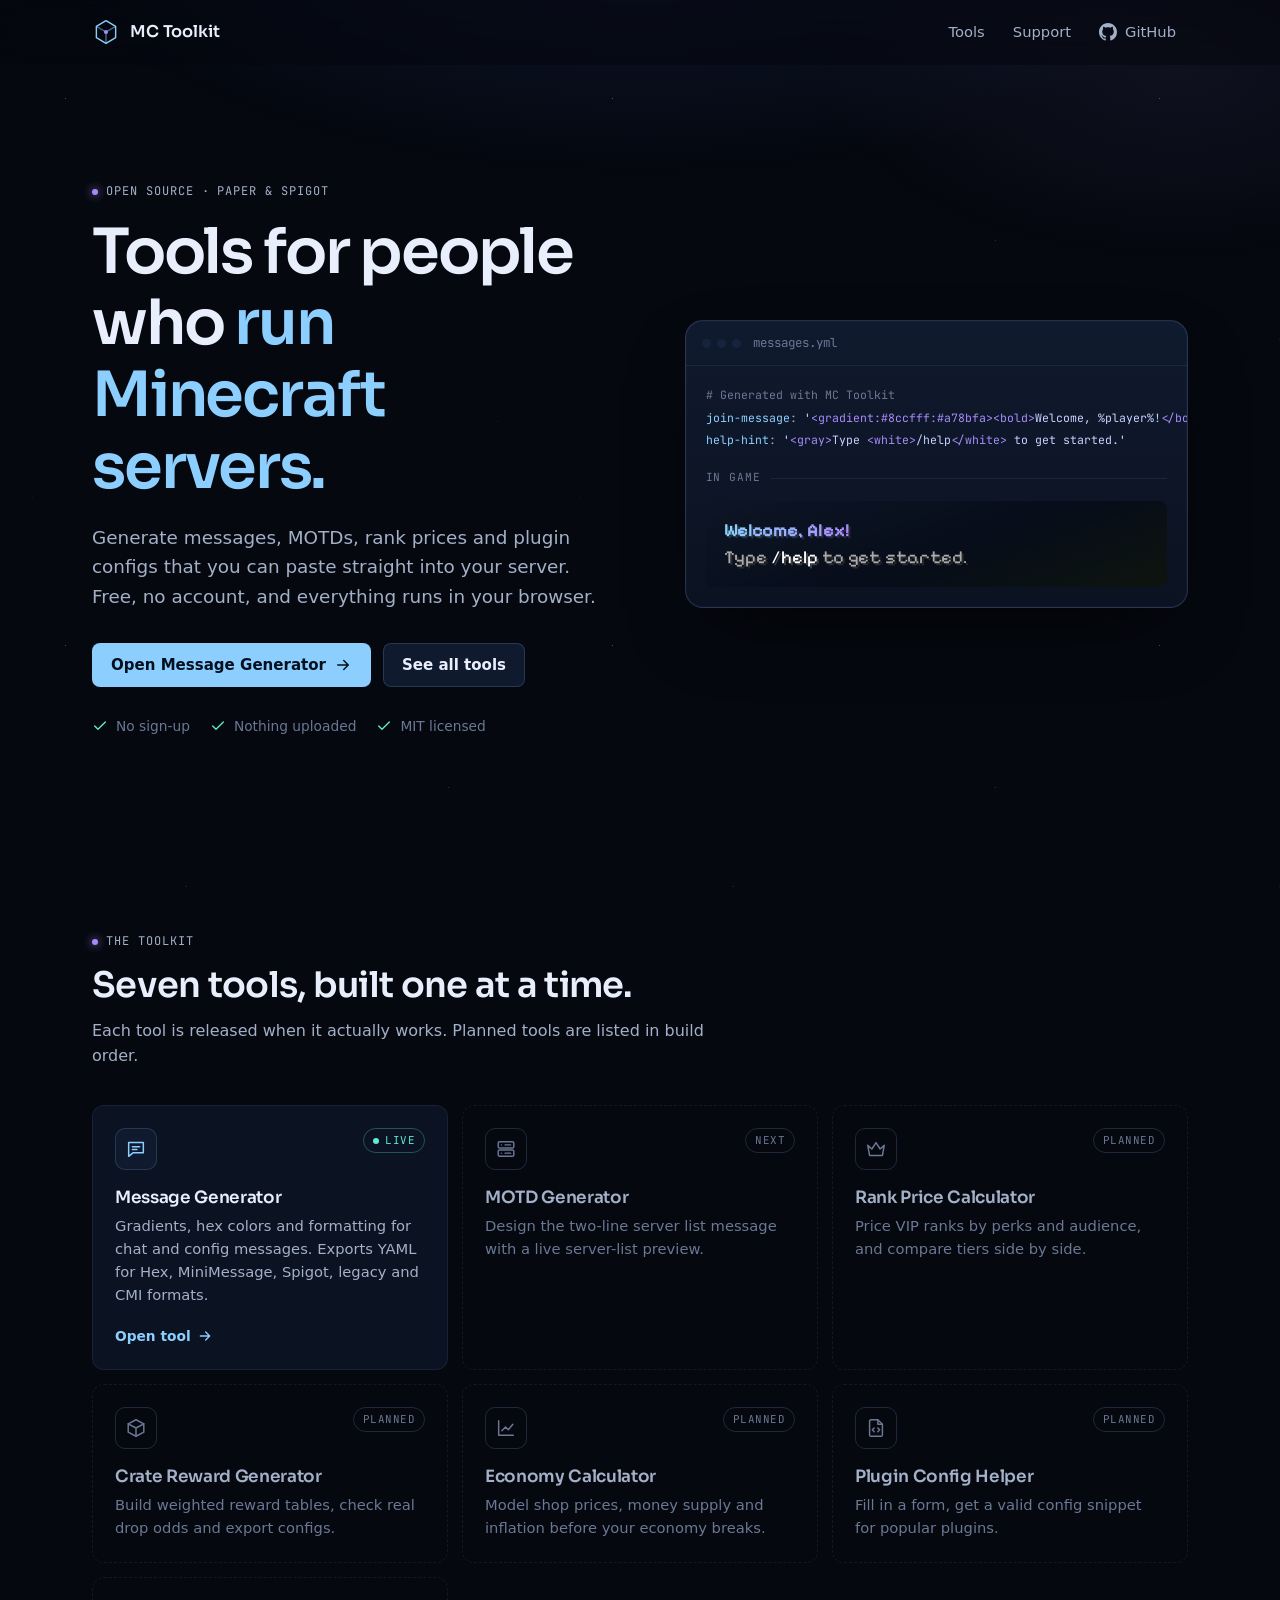
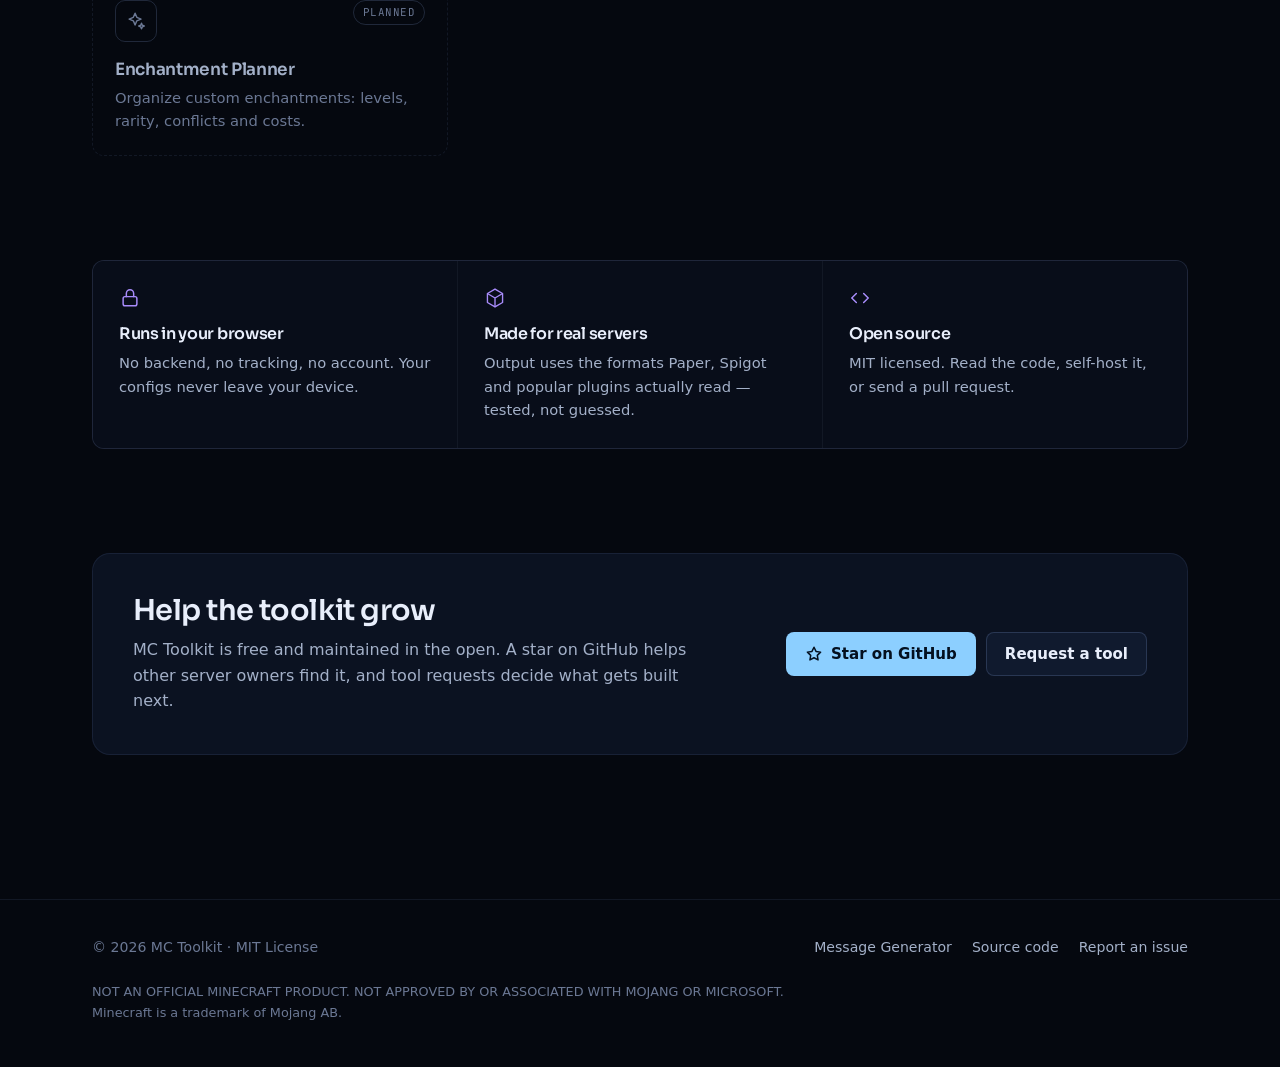
==== index.html @ 1709cd54 "Add site foundation and Message Generator tool - Design system (dark celestial theme), homepage and " ====
<!doctype html>
<html lang="en">
<head>
  <meta charset="utf-8">
  <meta name="viewport" content="width=device-width, initial-scale=1, viewport-fit=cover">
  <title>MC Toolkit — Free Tools for Minecraft Server Owners</title>
  <meta name="description" content="Free, open-source tools for Paper and Spigot server owners: gradient message generator, MOTD builder, rank price calculator and more. Runs in your browser, no sign-up.">
  <link rel="canonical" href="https://smmezp.github.io/mc-toolkit/">
  <meta name="theme-color" content="#05080f">

  <meta property="og:type" content="website">
  <meta property="og:site_name" content="MC Toolkit">
  <meta property="og:title" content="MC Toolkit — Free Tools for Minecraft Server Owners">
  <meta property="og:description" content="Open-source tools for Paper and Spigot servers. Messages, MOTDs, ranks, crates and economy — all in your browser.">
  <meta property="og:url" content="https://smmezp.github.io/mc-toolkit/">
  <meta property="og:image" content="https://smmezp.github.io/mc-toolkit/assets/og-image.png">
  <meta property="og:image:width" content="1200">
  <meta property="og:image:height" content="630">
  <meta name="twitter:card" content="summary_large_image">

  <link rel="icon" href="assets/favicon.svg" type="image/svg+xml">
  <link rel="apple-touch-icon" href="assets/apple-touch-icon.png">

  <link rel="preconnect" href="https://fonts.googleapis.com">
  <link rel="preconnect" href="https://fonts.gstatic.com" crossorigin>
  <link rel="stylesheet" href="https://fonts.googleapis.com/css2?family=JetBrains+Mono:wght@400;500&family=Pixelify+Sans:wght@400;700&family=Sora:wght@500;600;700&display=swap">
  <link rel="stylesheet" href="css/main.css">

  <script type="application/ld+json">
  {
    "@context": "https://schema.org",
    "@type": "WebSite",
    "name": "MC Toolkit",
    "url": "https://smmezp.github.io/mc-toolkit/",
    "description": "Free, open-source tools for Minecraft server owners."
  }
  </script>
</head>
<body>
  <a class="skip-link" href="#main">Skip to content</a>

  <header class="site-header">
    <div class="container header-inner">
      <a class="brand" href="./" aria-label="MC Toolkit home">
        <svg viewBox="0 0 32 32" fill="none" aria-hidden="true">
          <path d="M16 3 27 9.5v13L16 29 5 22.5v-13Z" stroke="#8ccfff" stroke-width="1.6" stroke-linejoin="round"/>
          <path d="M5 9.5 16 16l11-6.5M16 16v13" stroke="#8ccfff" stroke-opacity=".5" stroke-width="1.6" stroke-linejoin="round"/>
          <circle cx="16" cy="16" r="2.4" fill="#a78bfa"/>
        </svg>
        <span>MC Toolkit</span>
      </a>
      <nav class="site-nav" aria-label="Main">
        <a class="nav-link" href="#tools">Tools</a>
        <a class="nav-link nav-optional" href="#support">Support</a>
        <a class="nav-link" href="https://github.com/smmezp/mc-toolkit" target="_blank" rel="noopener" aria-label="MC Toolkit on GitHub">
          <svg viewBox="0 0 16 16" fill="currentColor" aria-hidden="true"><path d="M8 0C3.58 0 0 3.58 0 8c0 3.54 2.29 6.53 5.47 7.59.4.07.55-.17.55-.38 0-.19-.01-.82-.01-1.49-2.01.37-2.53-.49-2.69-.94-.09-.23-.48-.94-.82-1.13-.28-.15-.68-.52-.01-.53.63-.01 1.08.58 1.23.82.72 1.21 1.87.87 2.33.66.07-.52.28-.87.51-1.07-1.78-.2-3.64-.89-3.64-3.95 0-.87.31-1.59.82-2.15-.08-.2-.36-1.02.08-2.12 0 0 .67-.21 2.2.82.64-.18 1.32-.27 2-.27.68 0 1.36.09 2 .27 1.53-1.04 2.2-.82 2.2-.82.44 1.1.16 1.92.08 2.12.51.56.82 1.27.82 2.15 0 3.07-1.87 3.75-3.65 3.95.29.25.54.73.54 1.48 0 1.07-.01 1.93-.01 2.2 0 .21.15.46.55.38A8.013 8.013 0 0 0 16 8c0-4.42-3.58-8-8-8Z"/></svg>
          <span class="nav-label-optional">GitHub</span>
        </a>
      </nav>
    </div>
  </header>

  <main id="main">
    <!-- Hero ---------------------------------------------------------- -->
    <section class="hero">
      <div class="container hero-grid">
        <div class="reveal">
          <span class="eyebrow">Open source · Paper &amp; Spigot</span>
          <h1>Tools for people who <span class="accent">run Minecraft servers.</span></h1>
          <p class="hero-lead">Generate messages, MOTDs, rank prices and plugin configs that you can paste straight into your server. Free, no account, and everything runs in your browser.</p>
          <div class="hero-actions">
            <a class="btn btn-primary" href="tools/message-generator/">
              Open Message Generator
              <svg viewBox="0 0 24 24" fill="none" stroke="currentColor" stroke-width="2" stroke-linecap="round" stroke-linejoin="round" aria-hidden="true"><path d="M5 12h14M13 6l6 6-6 6"/></svg>
            </a>
            <a class="btn btn-secondary" href="#tools">See all tools</a>
          </div>
          <ul class="hero-meta">
            <li><svg viewBox="0 0 24 24" fill="none" stroke="currentColor" stroke-width="2" stroke-linecap="round" stroke-linejoin="round" aria-hidden="true"><path d="M20 6 9 17l-5-5"/></svg>No sign-up</li>
            <li><svg viewBox="0 0 24 24" fill="none" stroke="currentColor" stroke-width="2" stroke-linecap="round" stroke-linejoin="round" aria-hidden="true"><path d="M20 6 9 17l-5-5"/></svg>Nothing uploaded</li>
            <li><svg viewBox="0 0 24 24" fill="none" stroke="currentColor" stroke-width="2" stroke-linecap="round" stroke-linejoin="round" aria-hidden="true"><path d="M20 6 9 17l-5-5"/></svg>MIT licensed</li>
          </ul>
        </div>

        <div class="window reveal reveal-2" aria-label="Example: a generated message and how it looks in game">
          <div class="window-bar">
            <div class="window-dots" aria-hidden="true"><span></span><span></span><span></span></div>
            <span>messages.yml</span>
          </div>
<pre class="window-code"><code><span class="tok-com"># Generated with MC Toolkit</span>
<span class="tok-key">join-message</span>: <span class="tok-str">'<span class="tok-tag">&lt;gradient:#8ccfff:#a78bfa&gt;&lt;bold&gt;</span>Welcome, %player%!<span class="tok-tag">&lt;/bold&gt;&lt;/gradient&gt;</span>'</span>
<span class="tok-key">help-hint</span>: <span class="tok-str">'<span class="tok-tag">&lt;gray&gt;</span>Type <span class="tok-tag">&lt;white&gt;</span>/help<span class="tok-tag">&lt;/white&gt;</span> to get started.'</span></code></pre>
          <div class="window-divider">In game</div>
          <div class="window-preview">
            <div class="mc-screen mc-screen--chat" id="hero-preview">
              <div class="mc-line">Welcome, Alex!</div>
              <div class="mc-line">Type /help to get started.</div>
            </div>
          </div>
        </div>
      </div>
    </section>

    <!-- Tools --------------------------------------------------------- -->
    <section class="section" id="tools">
      <div class="container">
        <div class="section-head">
          <span class="eyebrow">The toolkit</span>
          <h2>Seven tools, built one at a time.</h2>
          <p>Each tool is released when it actually works. Planned tools are listed in build order.</p>
        </div>

        <ul class="tool-grid">
          <li>
            <a class="tool-card" href="tools/message-generator/">
              <div class="tool-card-top">
                <span class="tool-icon"><svg viewBox="0 0 24 24" fill="none" stroke="currentColor" stroke-width="1.6" stroke-linecap="round" stroke-linejoin="round" aria-hidden="true"><path d="M4 5h16v11H9l-5 4Z"/><path d="M8 9.5h8M8 12.5h5"/></svg></span>
                <span class="badge badge-live">Live</span>
              </div>
              <h3>Message Generator</h3>
              <p>Gradients, hex colors and formatting for chat and config messages. Exports YAML for Hex, MiniMessage, Spigot, legacy and CMI formats.</p>
              <span class="tool-card-foot">Open tool <svg viewBox="0 0 24 24" fill="none" stroke="currentColor" stroke-width="2" stroke-linecap="round" stroke-linejoin="round" aria-hidden="true"><path d="M5 12h14M13 6l6 6-6 6"/></svg></span>
            </a>
          </li>
          <li>
            <div class="tool-card is-planned">
              <div class="tool-card-top">
                <span class="tool-icon"><svg viewBox="0 0 24 24" fill="none" stroke="currentColor" stroke-width="1.6" stroke-linecap="round" stroke-linejoin="round" aria-hidden="true"><rect x="3.5" y="4" width="17" height="7" rx="1.5"/><rect x="3.5" y="13" width="17" height="7" rx="1.5"/><path d="M7 7.5h.01M7 16.5h.01M11 7.5h6M11 16.5h6"/></svg></span>
                <span class="badge">Next</span>
              </div>
              <h3>MOTD Generator</h3>
              <p>Design the two-line server list message with a live server-list preview.</p>
            </div>
          </li>
          <li>
            <div class="tool-card is-planned">
              <div class="tool-card-top">
                <span class="tool-icon"><svg viewBox="0 0 24 24" fill="none" stroke="currentColor" stroke-width="1.6" stroke-linecap="round" stroke-linejoin="round" aria-hidden="true"><path d="m3 8 4.5 4L12 5l4.5 7L21 8l-2 11H5Z"/></svg></span>
                <span class="badge">Planned</span>
              </div>
              <h3>Rank Price Calculator</h3>
              <p>Price VIP ranks by perks and audience, and compare tiers side by side.</p>
            </div>
          </li>
          <li>
            <div class="tool-card is-planned">
              <div class="tool-card-top">
                <span class="tool-icon"><svg viewBox="0 0 24 24" fill="none" stroke="currentColor" stroke-width="1.6" stroke-linecap="round" stroke-linejoin="round" aria-hidden="true"><path d="M3.5 7.5 12 3l8.5 4.5v9L12 21l-8.5-4.5Z"/><path d="M3.5 7.5 12 12l8.5-4.5M12 12v9"/></svg></span>
                <span class="badge">Planned</span>
              </div>
              <h3>Crate Reward Generator</h3>
              <p>Build weighted reward tables, check real drop odds and export configs.</p>
            </div>
          </li>
          <li>
            <div class="tool-card is-planned">
              <div class="tool-card-top">
                <span class="tool-icon"><svg viewBox="0 0 24 24" fill="none" stroke="currentColor" stroke-width="1.6" stroke-linecap="round" stroke-linejoin="round" aria-hidden="true"><path d="M4 4v16h16"/><path d="m7.5 15 4-4 3 3 5-6"/></svg></span>
                <span class="badge">Planned</span>
              </div>
              <h3>Economy Calculator</h3>
              <p>Model shop prices, money supply and inflation before your economy breaks.</p>
            </div>
          </li>
          <li>
            <div class="tool-card is-planned">
              <div class="tool-card-top">
                <span class="tool-icon"><svg viewBox="0 0 24 24" fill="none" stroke="currentColor" stroke-width="1.6" stroke-linecap="round" stroke-linejoin="round" aria-hidden="true"><path d="M14 3H6.5A1.5 1.5 0 0 0 5 4.5v15A1.5 1.5 0 0 0 6.5 21h11a1.5 1.5 0 0 0 1.5-1.5V8Z"/><path d="M14 3v5h5"/><path d="m10 12-2 2 2 2M14 12l2 2-2 2"/></svg></span>
                <span class="badge">Planned</span>
              </div>
              <h3>Plugin Config Helper</h3>
              <p>Fill in a form, get a valid config snippet for popular plugins.</p>
            </div>
          </li>
          <li>
            <div class="tool-card is-planned">
              <div class="tool-card-top">
                <span class="tool-icon"><svg viewBox="0 0 24 24" fill="none" stroke="currentColor" stroke-width="1.6" stroke-linecap="round" stroke-linejoin="round" aria-hidden="true"><path d="M11 3.5 12.9 8l4.6 1.9-4.6 1.9L11 16.3 9.1 11.8 4.5 9.9 9.1 8Z"/><path d="m18 14.5.9 2.1 2.1.9-2.1.9-.9 2.1-.9-2.1-2.1-.9 2.1-.9Z"/></svg></span>
                <span class="badge">Planned</span>
              </div>
              <h3>Enchantment Planner</h3>
              <p>Organize custom enchantments: levels, rarity, conflicts and costs.</p>
            </div>
          </li>
        </ul>
      </div>
    </section>

    <!-- Principles ---------------------------------------------------- -->
    <section class="section" style="padding-top:0">
      <div class="container">
        <ul class="principles">
          <li>
            <svg viewBox="0 0 24 24" fill="none" stroke="currentColor" stroke-width="1.6" stroke-linecap="round" stroke-linejoin="round" aria-hidden="true"><rect x="4.5" y="10.5" width="15" height="10" rx="2"/><path d="M8 10.5V7a4 4 0 0 1 8 0v3.5"/></svg>
            <h3>Runs in your browser</h3>
            <p>No backend, no tracking, no account. Your configs never leave your device.</p>
          </li>
          <li>
            <svg viewBox="0 0 32 32" fill="none" stroke="currentColor" stroke-width="2" stroke-linejoin="round" aria-hidden="true"><path d="M16 3 27 9.5v13L16 29 5 22.5v-13Z"/><path d="M5 9.5 16 16l11-6.5M16 16v13"/></svg>
            <h3>Made for real servers</h3>
            <p>Output uses the formats Paper, Spigot and popular plugins actually read — tested, not guessed.</p>
          </li>
          <li>
            <svg viewBox="0 0 24 24" fill="none" stroke="currentColor" stroke-width="1.6" stroke-linecap="round" stroke-linejoin="round" aria-hidden="true"><path d="m8 7-5 5 5 5M16 7l5 5-5 5"/></svg>
            <h3>Open source</h3>
            <p>MIT licensed. Read the code, self-host it, or send a pull request.</p>
          </li>
        </ul>
      </div>
    </section>

    <!-- Support ------------------------------------------------------- -->
    <section class="section" id="support" style="padding-top:0">
      <div class="container">
        <div class="support">
          <div>
            <h2>Help the toolkit grow</h2>
            <p>MC Toolkit is free and maintained in the open. A star on GitHub helps other server owners find it, and tool requests decide what gets built next.</p>
          </div>
          <div class="support-actions">
            <a class="btn btn-primary" href="https://github.com/smmezp/mc-toolkit" target="_blank" rel="noopener">
              <svg viewBox="0 0 24 24" fill="none" stroke="currentColor" stroke-width="2" stroke-linecap="round" stroke-linejoin="round" aria-hidden="true"><path d="m12 3 2.7 5.6 6.1.9-4.4 4.3 1 6.1L12 17l-5.4 2.9 1-6.1-4.4-4.3 6.1-.9Z"/></svg>
              Star on GitHub
            </a>
            <a class="btn btn-secondary" href="https://github.com/smmezp/mc-toolkit/issues/new/choose" target="_blank" rel="noopener">Request a tool</a>
          </div>
        </div>
      </div>
    </section>
  </main>

  <footer class="site-footer">
    <div class="container footer-inner">
      <span>© <span data-year>2026</span> MC Toolkit · MIT License</span>
      <ul class="footer-links">
        <li><a href="tools/message-generator/">Message Generator</a></li>
        <li><a href="https://github.com/smmezp/mc-toolkit" target="_blank" rel="noopener">Source code</a></li>
        <li><a href="https://github.com/smmezp/mc-toolkit/issues" target="_blank" rel="noopener">Report an issue</a></li>
      </ul>
      <p class="footer-legal">NOT AN OFFICIAL MINECRAFT PRODUCT. NOT APPROVED BY OR ASSOCIATED WITH MOJANG OR MICROSOFT. Minecraft is a trademark of Mojang AB.</p>
    </div>
  </footer>

  <script src="js/site.js" defer></script>
  <script src="js/lib/mc-text.js" defer></script>
  <script src="js/home.js" defer></script>
</body>
</html>
---- css/main.css ----
/*!
 * MC Toolkit — main.css
 * Design tokens, base styles, layout and shared components.
 * MIT License — https://github.com/smmezp/mc-toolkit
 */

/* ==================================================================== */
/* 1. Tokens                                                             */
/* ==================================================================== */

:root {
  color-scheme: dark;

  /* Surfaces */
  --bg: #05080f;
  --bg-2: #080d19;
  --surface: #0b1221;
  --surface-2: #101a2e;
  --surface-3: #16233d;
  --line: rgba(140, 170, 230, 0.1);
  --line-2: rgba(140, 170, 230, 0.2);

  /* Text */
  --text: #e8eefb;
  --text-2: #a3b0c8;
  --text-3: #6b7894;

  /* Brand */
  --sky: #8ccfff;
  --sky-strong: #5cb4ff;
  --navy: #1b3a7a;
  --violet: #a78bfa;
  --violet-soft: rgba(167, 139, 250, 0.14);
  --sky-soft: rgba(140, 207, 255, 0.12);
  --success: #5eead4;

  /* Type */
  --font-display: "Sora", ui-sans-serif, system-ui, -apple-system, "Segoe UI", Roboto, sans-serif;
  --font-body: ui-sans-serif, system-ui, -apple-system, "Segoe UI", Roboto, "Helvetica Neue", Arial, sans-serif;
  --font-mono: "JetBrains Mono", ui-monospace, SFMono-Regular, Menlo, Consolas, monospace;
  --font-pixel: "Pixelify Sans", var(--font-mono);

  /* Shape & motion */
  --radius-sm: 8px;
  --radius: 12px;
  --radius-lg: 18px;
  --ease: cubic-bezier(0.22, 0.8, 0.24, 1);
  --container: 1160px;
  --gutter: clamp(16px, 4vw, 32px);
}

/* ==================================================================== */
/* 2. Reset & base                                                       */
/* ==================================================================== */

*,
*::before,
*::after {
  box-sizing: border-box;
}

html {
  -webkit-text-size-adjust: 100%;
  text-size-adjust: 100%;
  scroll-behavior: smooth;
}

body {
  margin: 0;
  min-height: 100vh;
  display: flex;
  flex-direction: column;
  background: var(--bg);
  color: var(--text);
  font-family: var(--font-body);
  font-size: 16px;
  line-height: 1.6;
  -webkit-font-smoothing: antialiased;
  -moz-osx-font-smoothing: grayscale;
  overflow-x: hidden;
}

/* Quiet star field + one soft glow. Fixed, behind everything. */
body::before,
body::after {
  content: "";
  position: fixed;
  inset: 0;
  z-index: -1;
  pointer-events: none;
}

body::before {
  background:
    radial-gradient(ellipse 70% 45% at 50% -12%, rgba(70, 110, 230, 0.16), transparent 70%),
    radial-gradient(ellipse 40% 30% at 92% 8%, rgba(167, 139, 250, 0.07), transparent 70%);
}

body::after {
  opacity: 0.55;
  background-image:
    radial-gradient(1px 1px at 12% 18%, rgba(255, 255, 255, 0.7), transparent 60%),
    radial-gradient(1px 1px at 68% 9%, rgba(200, 220, 255, 0.6), transparent 60%),
    radial-gradient(1.5px 1.5px at 34% 62%, rgba(255, 255, 255, 0.45), transparent 60%),
    radial-gradient(1px 1px at 82% 44%, rgba(190, 170, 255, 0.6), transparent 60%),
    radial-gradient(1px 1px at 52% 84%, rgba(255, 255, 255, 0.5), transparent 60%),
    radial-gradient(1px 1px at 91% 77%, rgba(200, 225, 255, 0.5), transparent 60%),
    radial-gradient(1px 1px at 6% 91%, rgba(255, 255, 255, 0.4), transparent 60%);
  background-size: 547px 547px;
  animation: twinkle 9s ease-in-out infinite alternate;
}

@keyframes twinkle {
  from { opacity: 0.35; }
  to { opacity: 0.65; }
}

img,
svg {
  display: block;
  max-width: 100%;
}

a {
  color: var(--sky);
  text-decoration: none;
}

a:hover {
  color: var(--text);
}

h1,
h2,
h3,
h4 {
  margin: 0;
  font-family: var(--font-display);
  font-weight: 600;
  line-height: 1.15;
  letter-spacing: -0.02em;
  color: var(--text);
}

p {
  margin: 0;
}

code,
kbd,
pre {
  font-family: var(--font-mono);
  font-size: 0.9em;
}

:not(pre) > code {
  padding: 0.12em 0.4em;
  border-radius: 6px;
  background: var(--surface-2);
  border: 1px solid var(--line);
  color: var(--sky);
  word-break: break-word;
}

::selection {
  background: rgba(167, 139, 250, 0.35);
  color: #fff;
}

:focus-visible {
  outline: 2px solid var(--violet);
  outline-offset: 2px;
  border-radius: 6px;
}

[hidden] {
  display: none !important;
}

.sr-only {
  position: absolute !important;
  width: 1px;
  height: 1px;
  padding: 0;
  margin: -1px;
  overflow: hidden;
  clip: rect(0, 0, 0, 0);
  white-space: nowrap;
  border: 0;
}

.skip-link {
  position: absolute;
  left: 12px;
  top: -60px;
  z-index: 100;
  padding: 8px 14px;
  border-radius: var(--radius-sm);
  background: var(--sky);
  color: #04101f;
  font-weight: 600;
}

.skip-link:focus {
  top: 12px;
}

/* ==================================================================== */
/* 3. Layout                                                             */
/* ==================================================================== */

.container {
  width: 100%;
  max-width: var(--container);
  margin: 0 auto;
  padding: 0 var(--gutter);
}

main {
  flex: 1;
}

.section {
  padding: clamp(56px, 9vw, 104px) 0;
}

.section-head {
  max-width: 620px;
  margin-bottom: 36px;
}

.section-head h2 {
  font-size: clamp(1.6rem, 3.2vw, 2.2rem);
  margin-bottom: 12px;
}

.section-head p {
  color: var(--text-2);
}

.eyebrow {
  display: inline-flex;
  align-items: center;
  gap: 8px;
  margin-bottom: 14px;
  font-family: var(--font-mono);
  font-size: 0.75rem;
  letter-spacing: 0.08em;
  text-transform: uppercase;
  color: var(--text-2);
}

.eyebrow::before {
  content: "";
  width: 6px;
  height: 6px;
  border-radius: 50%;
  background: var(--violet);
  box-shadow: 0 0 10px var(--violet);
}

/* ==================================================================== */
/* 4. Header                                                             */
/* ==================================================================== */

.site-header {
  position: sticky;
  top: 0;
  z-index: 50;
  border-bottom: 1px solid transparent;
  background: rgba(5, 8, 15, 0.6);
  -webkit-backdrop-filter: blur(14px);
  backdrop-filter: blur(14px);
  transition: border-color 0.3s var(--ease), background 0.3s var(--ease);
}

.site-header.is-scrolled {
  border-bottom-color: var(--line);
  background: rgba(5, 8, 15, 0.85);
}

.header-inner {
  display: flex;
  align-items: center;
  justify-content: space-between;
  gap: 16px;
  height: 64px;
}

.brand {
  display: inline-flex;
  align-items: center;
  gap: 10px;
  color: var(--text);
  font-family: var(--font-display);
  font-weight: 600;
  font-size: 1.02rem;
  letter-spacing: -0.01em;
  white-space: nowrap;
}

.brand:hover {
  color: var(--text);
}

.brand svg {
  width: 28px;
  height: 28px;
  flex: none;
}

.brand-muted {
  color: var(--text-3);
  font-weight: 500;
}

.site-nav {
  display: flex;
  align-items: center;
  gap: 4px;
}

.nav-link {
  display: inline-flex;
  align-items: center;
  gap: 8px;
  padding: 8px 12px;
  border-radius: var(--radius-sm);
  color: var(--text-2);
  font-size: 0.92rem;
  font-weight: 500;
  transition: color 0.2s, background 0.2s;
}

.nav-link:hover,
.nav-link[aria-current="page"] {
  color: var(--text);
  background: var(--surface-2);
}

.nav-link svg {
  width: 18px;
  height: 18px;
}

@media (max-width: 480px) {
  .nav-link .nav-label-optional,
  .nav-optional {
    display: none;
  }
  .brand-muted {
    display: none;
  }
}

/* ==================================================================== */
/* 5. Buttons                                                            */
/* ==================================================================== */

.btn {
  display: inline-flex;
  align-items: center;
  justify-content: center;
  gap: 8px;
  min-height: 44px;
  padding: 10px 18px;
  border: 1px solid transparent;
  border-radius: var(--radius-sm);
  font: inherit;
  font-size: 0.94rem;
  font-weight: 600;
  line-height: 1.2;
  cursor: pointer;
  white-space: nowrap;
  transition: transform 0.2s var(--ease), background 0.2s, border-color 0.2s, color 0.2s;
}

.btn svg {
  width: 18px;
  height: 18px;
  flex: none;
}

.btn:active {
  transform: translateY(1px);
}

.btn:disabled {
  opacity: 0.4;
  cursor: not-allowed;
  transform: none;
}

.btn-primary {
  background: var(--sky);
  color: #04101f;
}

.btn-primary:hover {
  background: #b3e0ff;
  color: #04101f;
}

.btn-secondary {
  background: var(--surface-2);
  border-color: var(--line-2);
  color: var(--text);
}

.btn-secondary:hover {
  background: var(--surface-3);
  color: var(--text);
}

.btn-ghost {
  background: transparent;
  color: var(--text-2);
}

.btn-ghost:hover {
  background: var(--surface-2);
  color: var(--text);
}

.btn-sm {
  min-height: 36px;
  padding: 7px 12px;
  font-size: 0.86rem;
}

.btn-icon {
  width: 40px;
  min-height: 40px;
  padding: 0;
}

/* ==================================================================== */
/* 6. Hero (home)                                                        */
/* ==================================================================== */

.hero {
  padding: clamp(48px, 9vw, 112px) 0 clamp(40px, 6vw, 72px);
}

.hero-grid {
  display: grid;
  grid-template-columns: minmax(0, 1fr);
  gap: 48px;
  align-items: center;
}

@media (min-width: 960px) {
  .hero-grid {
    grid-template-columns: minmax(0, 1.05fr) minmax(0, 1fr);
    gap: 64px;
  }
}

.hero h1 {
  font-size: clamp(2.3rem, 5.6vw, 3.9rem);
  letter-spacing: -0.035em;
  margin-bottom: 20px;
}

.hero h1 .accent {
  color: var(--sky);
}

.hero-lead {
  max-width: 540px;
  font-size: clamp(1.02rem, 1.6vw, 1.15rem);
  color: var(--text-2);
  margin-bottom: 32px;
}

.hero-actions {
  display: flex;
  flex-wrap: wrap;
  gap: 12px;
}

.hero-meta {
  display: flex;
  flex-wrap: wrap;
  gap: 8px 20px;
  margin-top: 28px;
  padding: 0;
  list-style: none;
  font-size: 0.86rem;
  color: var(--text-3);
}

.hero-meta li {
  display: inline-flex;
  align-items: center;
  gap: 8px;
}

.hero-meta svg {
  width: 16px;
  height: 16px;
  color: var(--success);
}

/* Window-like demo card */
.window {
  border: 1px solid var(--line-2);
  border-radius: var(--radius-lg);
  background: linear-gradient(180deg, var(--surface-2), var(--surface));
  box-shadow: 0 30px 80px -30px rgba(0, 0, 0, 0.8), 0 0 0 1px rgba(255, 255, 255, 0.02) inset;
  overflow: hidden;
}

.window-bar {
  display: flex;
  align-items: center;
  gap: 12px;
  padding: 12px 16px;
  border-bottom: 1px solid var(--line);
  font-family: var(--font-mono);
  font-size: 0.78rem;
  color: var(--text-3);
}

.window-dots {
  display: flex;
  gap: 6px;
}

.window-dots span {
  width: 9px;
  height: 9px;
  border-radius: 50%;
  background: var(--surface-3);
}

.window-code {
  margin: 0;
  padding: 18px 20px;
  overflow-x: auto;
  font-size: 0.8rem;
  line-height: 1.75;
  color: var(--text-2);
  white-space: pre;
}

.tok-key { color: var(--sky); }
.tok-str { color: #c7d2fe; }
.tok-com { color: var(--text-3); }
.tok-tag { color: var(--violet); }

.window-divider {
  display: flex;
  align-items: center;
  gap: 10px;
  padding: 0 20px;
  font-family: var(--font-mono);
  font-size: 0.7rem;
  letter-spacing: 0.08em;
  text-transform: uppercase;
  color: var(--text-3);
}

.window-divider::after {
  content: "";
  flex: 1;
  height: 1px;
  background: var(--line);
}

.window-preview {
  margin: 14px 20px 20px;
}

/* ==================================================================== */
/* 7. Tool cards                                                         */
/* ==================================================================== */

.tool-grid {
  display: grid;
  grid-template-columns: minmax(0, 1fr);
  gap: 14px;
  margin: 0;
  padding: 0;
  list-style: none;
}

@media (min-width: 640px) {
  .tool-grid { grid-template-columns: repeat(2, minmax(0, 1fr)); }
}

@media (min-width: 1000px) {
  .tool-grid { grid-template-columns: repeat(3, minmax(0, 1fr)); }
}

.tool-card {
  position: relative;
  display: flex;
  flex-direction: column;
  height: 100%;
  padding: 22px;
  border: 1px solid var(--line);
  border-radius: var(--radius);
  background: var(--surface);
  color: var(--text);
  transition: border-color 0.25s var(--ease), transform 0.25s var(--ease), background 0.25s var(--ease);
}

a.tool-card:hover {
  color: var(--text);
  border-color: rgba(140, 207, 255, 0.35);
  background: var(--surface-2);
  transform: translateY(-2px);
}

.tool-card-top {
  display: flex;
  align-items: flex-start;
  justify-content: space-between;
  gap: 12px;
  margin-bottom: 18px;
}

.tool-icon {
  display: grid;
  place-items: center;
  width: 42px;
  height: 42px;
  border-radius: 10px;
  border: 1px solid var(--line-2);
  background: var(--surface-2);
  color: var(--sky);
}

.tool-icon svg {
  width: 22px;
  height: 22px;
}

.tool-card h3 {
  font-size: 1.06rem;
  margin-bottom: 8px;
}

.tool-card p {
  color: var(--text-2);
  font-size: 0.92rem;
  line-height: 1.55;
}

.tool-card-foot {
  display: flex;
  align-items: center;
  gap: 6px;
  margin-top: auto;
  padding-top: 18px;
  font-size: 0.86rem;
  font-weight: 600;
  color: var(--sky);
}

.tool-card-foot svg {
  width: 16px;
  height: 16px;
  transition: transform 0.25s var(--ease);
}

a.tool-card:hover .tool-card-foot svg {
  transform: translateX(3px);
}

.tool-card.is-planned {
  background: transparent;
  border-style: dashed;
}

.tool-card.is-planned .tool-icon {
  color: var(--text-3);
  background: transparent;
}

.tool-card.is-planned h3 {
  color: var(--text-2);
}

.tool-card.is-planned p {
  color: var(--text-3);
}

.badge {
  display: inline-flex;
  align-items: center;
  gap: 6px;
  padding: 3px 9px;
  border-radius: 999px;
  border: 1px solid var(--line-2);
  font-family: var(--font-mono);
  font-size: 0.68rem;
  letter-spacing: 0.04em;
  text-transform: uppercase;
  color: var(--text-3);
  white-space: nowrap;
}

.badge-live {
  border-color: rgba(94, 234, 212, 0.3);
  color: var(--success);
}

.badge-live::before {
  content: "";
  width: 6px;
  height: 6px;
  border-radius: 50%;
  background: currentColor;
}

/* ==================================================================== */
/* 8. Principles & support                                               */
/* ==================================================================== */

.principles {
  display: grid;
  grid-template-columns: minmax(0, 1fr);
  gap: 1px;
  margin: 0;
  padding: 0;
  list-style: none;
  border: 1px solid var(--line);
  border-radius: var(--radius);
  background: var(--line);
  overflow: hidden;
}

@media (min-width: 800px) {
  .principles { grid-template-columns: repeat(3, minmax(0, 1fr)); }
}

.principles li {
  padding: 26px;
  background: var(--bg-2);
}

.principles svg {
  width: 22px;
  height: 22px;
  color: var(--violet);
  margin-bottom: 16px;
}

.principles h3 {
  font-size: 1rem;
  margin-bottom: 8px;
}

.principles p {
  color: var(--text-2);
  font-size: 0.92rem;
}

.support {
  display: grid;
  grid-template-columns: minmax(0, 1fr);
  gap: 24px;
  align-items: center;
  padding: clamp(24px, 4vw, 40px);
  border: 1px solid var(--line);
  border-radius: var(--radius-lg);
  background: var(--surface);
}

@media (min-width: 860px) {
  .support { grid-template-columns: minmax(0, 1fr) auto; }
}

.support h2 {
  font-size: clamp(1.4rem, 2.6vw, 1.8rem);
  margin-bottom: 10px;
}

.support p {
  color: var(--text-2);
  max-width: 560px;
}

.support-actions {
  display: flex;
  flex-wrap: wrap;
  gap: 10px;
}

/* ==================================================================== */
/* 9. Footer                                                             */
/* ==================================================================== */

.site-footer {
  margin-top: 40px;
  border-top: 1px solid var(--line);
  padding: 36px 0 44px;
  font-size: 0.88rem;
  color: var(--text-3);
}

.footer-inner {
  display: flex;
  flex-wrap: wrap;
  justify-content: space-between;
  gap: 24px;
}

.footer-links {
  display: flex;
  flex-wrap: wrap;
  gap: 8px 20px;
  margin: 0;
  padding: 0;
  list-style: none;
}

.footer-links a {
  color: var(--text-2);
}

.footer-links a:hover {
  color: var(--text);
}

.footer-legal {
  flex-basis: 100%;
  max-width: 720px;
  font-size: 0.8rem;
  line-height: 1.6;
}

/* ==================================================================== */
/* 10. Toast                                                             */
/* ==================================================================== */

.toast {
  position: fixed;
  left: 50%;
  bottom: max(20px, env(safe-area-inset-bottom));
  z-index: 200;
  display: inline-flex;
  align-items: center;
  gap: 8px;
  padding: 10px 16px;
  border: 1px solid var(--line-2);
  border-radius: 999px;
  background: var(--surface-3);
  color: var(--text);
  font-size: 0.9rem;
  font-weight: 500;
  box-shadow: 0 12px 40px -12px rgba(0, 0, 0, 0.8);
  opacity: 0;
  transform: translate(-50%, 12px);
  pointer-events: none;
  transition: opacity 0.25s var(--ease), transform 0.25s var(--ease);
}

.toast.is-visible {
  opacity: 1;
  transform: translate(-50%, 0);
}

.toast svg {
  width: 16px;
  height: 16px;
  color: var(--success);
}

/* ==================================================================== */
/* 11. Minecraft text rendering (shared)                                 */
/* ==================================================================== */

.mc-screen {
  position: relative;
  padding: 16px 18px;
  border-radius: var(--radius-sm);
  font-family: var(--font-pixel);
  font-size: 1.15rem;
  line-height: 1.45;
  color: #fff;
  white-space: pre-wrap;
  word-break: break-word;
  overflow-wrap: anywhere;
}

.mc-screen span {
  text-shadow: 0.11em 0.11em 0 var(--mc-shadow, #3f3f3f);
}

.mc-bold { font-weight: 700; }
.mc-italic { font-style: italic; }

/* Chat: translucent black box over a dim night scene */
.mc-screen--chat {
  background:
    linear-gradient(rgba(0, 0, 0, 0.5), rgba(0, 0, 0, 0.5)),
    linear-gradient(160deg, #1a2b4d 0%, #0e1a33 55%, #1b2a1d 100%);
}

/* Item tooltip: Minecraft's purple-bordered hover box */
.mc-screen--tooltip {
  background: rgba(16, 0, 16, 0.94);
  border: 2px solid #5000ff;
  border-image: linear-gradient(180deg, #5000ff, #28007f) 1;
  border-radius: 0;
  outline: 2px solid #100010;
  outline-offset: 0;
}

/* Plain dark */
.mc-screen--plain {
  background: #0a0a0a;
}

/* ==================================================================== */
/* 12. Motion                                                            */
/* ==================================================================== */

.reveal {
  animation: reveal 0.7s var(--ease) both;
}

.reveal-2 { animation-delay: 0.08s; }
.reveal-3 { animation-delay: 0.16s; }

@keyframes reveal {
  from {
    opacity: 0;
    transform: translateY(10px);
  }
  to {
    opacity: 1;
    transform: none;
  }
}

@media (prefers-reduced-motion: reduce) {
  html { scroll-behavior: auto; }
  *,
  *::before,
  *::after {
    animation-duration: 0.001ms !important;
    animation-iteration-count: 1 !important;
    transition-duration: 0.001ms !important;
  }
}
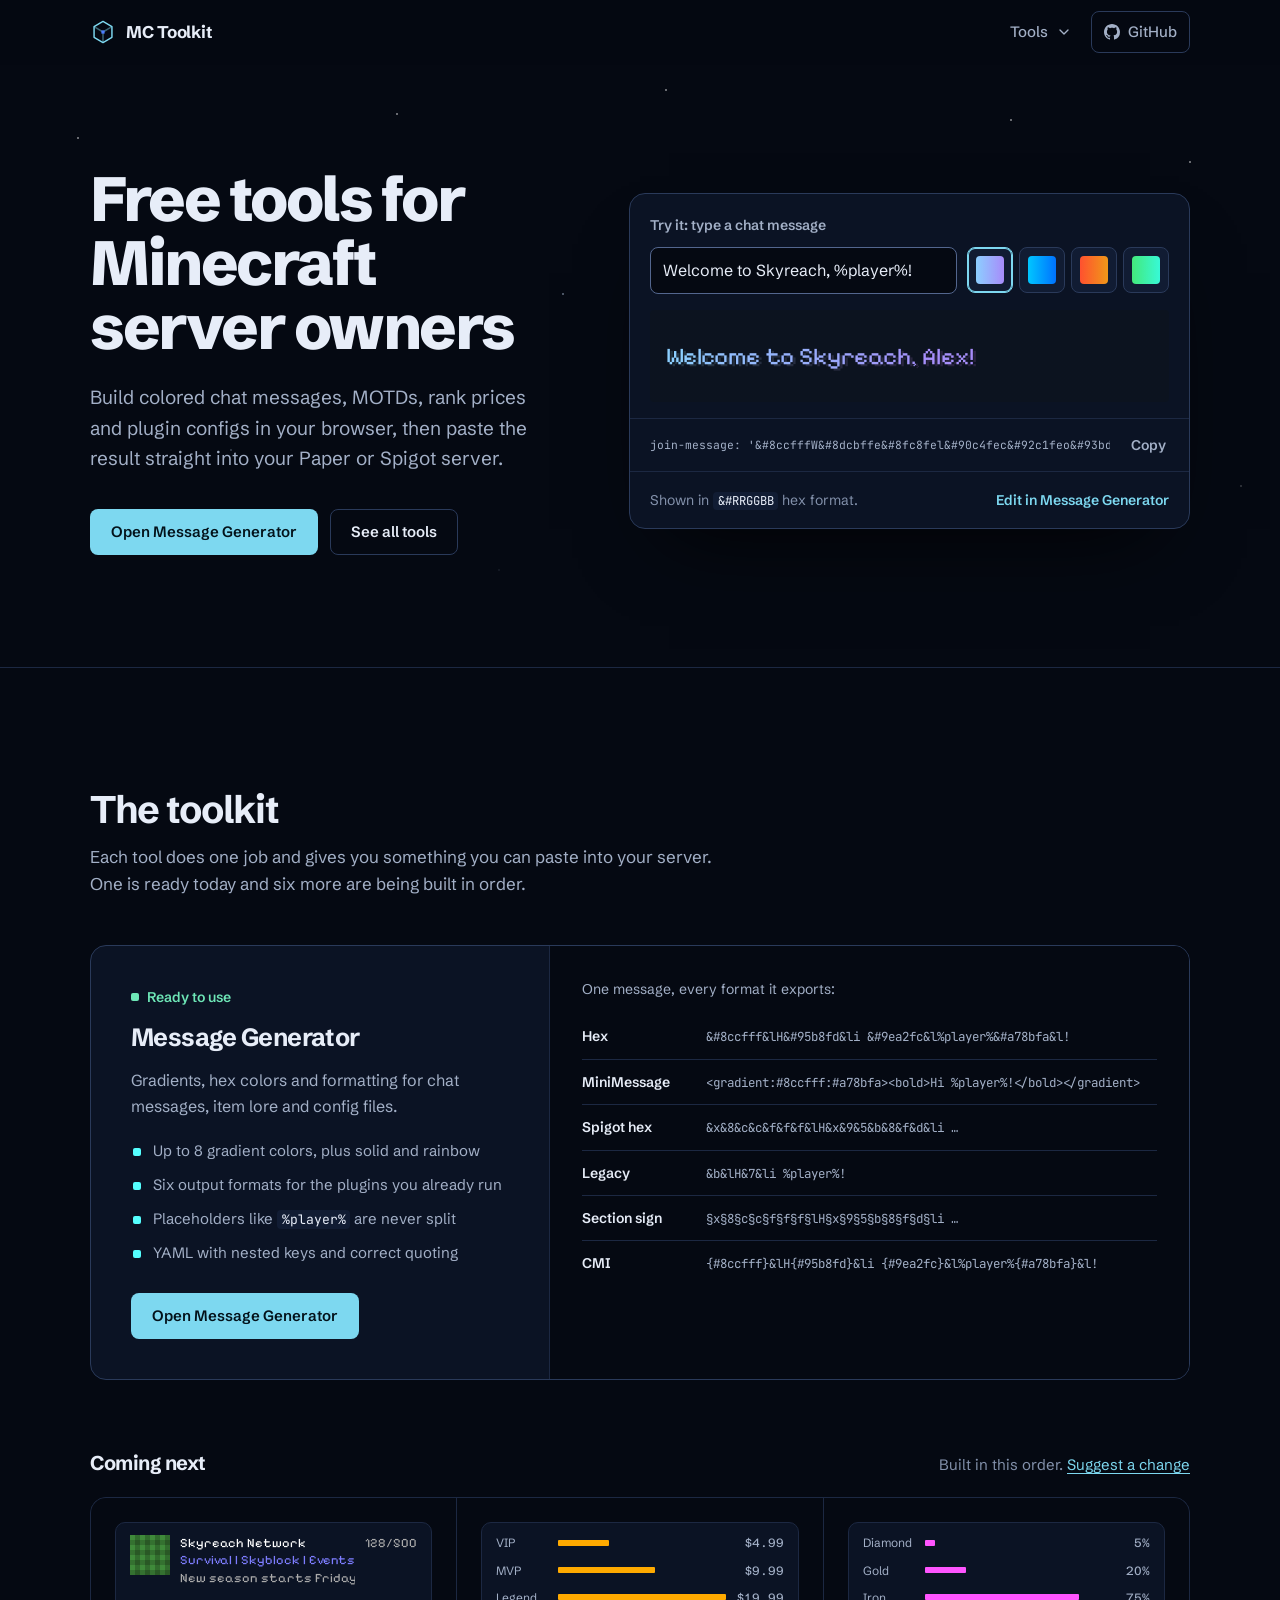
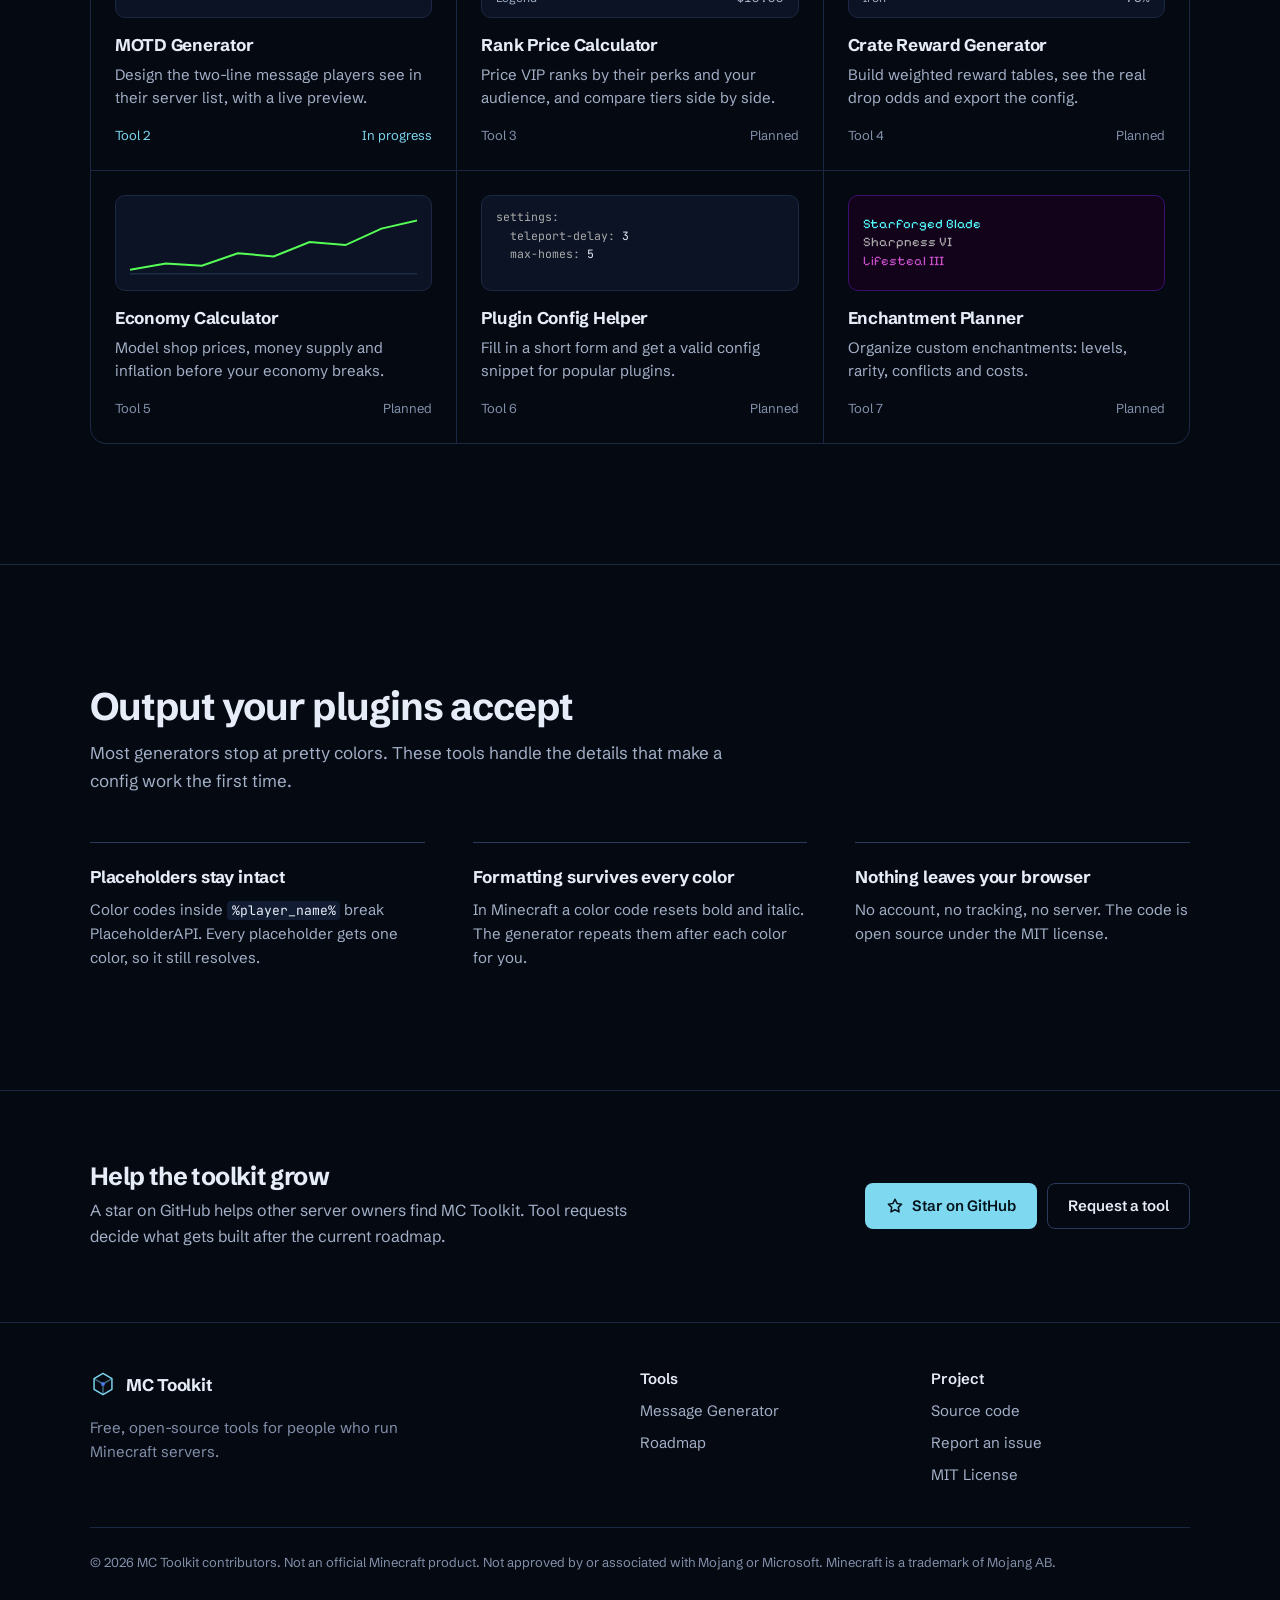
==== commit a1260aaf: "Redesign homepage and Message Generator Design (frontend-design skill): - New type system (Schibsted" ====
--- a/index.html
+++ b/index.html
@@ -6,12 +6,12 @@
   <title>MC Toolkit — Free Tools for Minecraft Server Owners</title>
   <meta name="description" content="Free, open-source tools for Paper and Spigot server owners: gradient message generator, MOTD builder, rank price calculator and more. Runs in your browser, no sign-up.">
   <link rel="canonical" href="https://smmezp.github.io/mc-toolkit/">
-  <meta name="theme-color" content="#05080f">
+  <meta name="theme-color" content="#050912">
 
   <meta property="og:type" content="website">
   <meta property="og:site_name" content="MC Toolkit">
   <meta property="og:title" content="MC Toolkit — Free Tools for Minecraft Server Owners">
-  <meta property="og:description" content="Open-source tools for Paper and Spigot servers. Messages, MOTDs, ranks, crates and economy — all in your browser.">
+  <meta property="og:description" content="Open-source tools for Paper and Spigot servers. Messages, MOTDs, ranks, crates and economy, all in your browser.">
   <meta property="og:url" content="https://smmezp.github.io/mc-toolkit/">
   <meta property="og:image" content="https://smmezp.github.io/mc-toolkit/assets/og-image.png">
   <meta property="og:image:width" content="1200">
@@ -23,7 +23,7 @@
 
   <link rel="preconnect" href="https://fonts.googleapis.com">
   <link rel="preconnect" href="https://fonts.gstatic.com" crossorigin>
-  <link rel="stylesheet" href="https://fonts.googleapis.com/css2?family=JetBrains+Mono:wght@400;500&family=Pixelify+Sans:wght@400;700&family=Sora:wght@500;600;700&display=swap">
+  <link rel="stylesheet" href="https://fonts.googleapis.com/css2?family=JetBrains+Mono:wght@400;500&family=Pixelify+Sans:wght@400;700&family=Schibsted+Grotesk:wght@400;500;600;700;800&display=swap">
   <link rel="stylesheet" href="css/main.css">
 
   <script type="application/ld+json">
@@ -43,201 +43,258 @@
     <div class="container header-inner">
       <a class="brand" href="./" aria-label="MC Toolkit home">
         <svg viewBox="0 0 32 32" fill="none" aria-hidden="true">
-          <path d="M16 3 27 9.5v13L16 29 5 22.5v-13Z" stroke="#8ccfff" stroke-width="1.6" stroke-linejoin="round"/>
-          <path d="M5 9.5 16 16l11-6.5M16 16v13" stroke="#8ccfff" stroke-opacity=".5" stroke-width="1.6" stroke-linejoin="round"/>
-          <circle cx="16" cy="16" r="2.4" fill="#a78bfa"/>
+          <path d="M16 3 27 9.5v13L16 29 5 22.5v-13Z" stroke="#7dd8f0" stroke-width="1.8" stroke-linejoin="round"/>
+          <path d="M5 9.5 16 16l11-6.5M16 16v13" stroke="#7dd8f0" stroke-opacity=".45" stroke-width="1.8" stroke-linejoin="round"/>
+          <rect x="14" y="14" width="4" height="4" fill="#4c7dff"/>
         </svg>
-        <span>MC Toolkit</span>
+        <span translate="no">MC Toolkit</span>
       </a>
       <nav class="site-nav" aria-label="Main">
-        <a class="nav-link" href="#tools">Tools</a>
-        <a class="nav-link nav-optional" href="#support">Support</a>
-        <a class="nav-link" href="https://github.com/smmezp/mc-toolkit" target="_blank" rel="noopener" aria-label="MC Toolkit on GitHub">
+        <div class="menu" data-menu>
+          <button class="nav-item" type="button" aria-expanded="false" aria-controls="tools-menu">
+            Tools
+            <svg class="chevron" viewBox="0 0 24 24" fill="none" stroke="currentColor" stroke-width="2" stroke-linecap="round" stroke-linejoin="round" aria-hidden="true"><path d="m6 9 6 6 6-6"/></svg>
+          </button>
+          <div class="menu-panel" id="tools-menu" hidden>
+            <ul class="menu-list">
+              <li><a class="menu-link" href="tools/message-generator/" style="--dot: var(--id-aqua)"><span class="menu-dot"></span>Message Generator<span class="menu-status is-live">Live</span></a></li>
+              <li><span class="menu-link is-planned" style="--dot: var(--id-blue)"><span class="menu-dot"></span>MOTD Generator<span class="menu-status">Next</span></span></li>
+              <li><span class="menu-link is-planned" style="--dot: var(--id-gold)"><span class="menu-dot"></span>Rank Price Calculator<span class="menu-status">Planned</span></span></li>
+              <li><span class="menu-link is-planned" style="--dot: var(--id-pink)"><span class="menu-dot"></span>Crate Reward Generator<span class="menu-status">Planned</span></span></li>
+              <li><span class="menu-link is-planned" style="--dot: var(--id-green)"><span class="menu-dot"></span>Economy Calculator<span class="menu-status">Planned</span></span></li>
+              <li><span class="menu-link is-planned" style="--dot: var(--id-gray)"><span class="menu-dot"></span>Plugin Config Helper<span class="menu-status">Planned</span></span></li>
+              <li><span class="menu-link is-planned" style="--dot: var(--id-purple)"><span class="menu-dot"></span>Enchantment Planner<span class="menu-status">Planned</span></span></li>
+            </ul>
+            <p class="menu-foot">Need something else? <a href="https://github.com/smmezp/mc-toolkit/issues/new/choose" target="_blank" rel="noopener">Request a tool</a></p>
+          </div>
+        </div>
+        <a class="nav-item nav-github" href="https://github.com/smmezp/mc-toolkit" target="_blank" rel="noopener" aria-label="MC Toolkit on GitHub">
           <svg viewBox="0 0 16 16" fill="currentColor" aria-hidden="true"><path d="M8 0C3.58 0 0 3.58 0 8c0 3.54 2.29 6.53 5.47 7.59.4.07.55-.17.55-.38 0-.19-.01-.82-.01-1.49-2.01.37-2.53-.49-2.69-.94-.09-.23-.48-.94-.82-1.13-.28-.15-.68-.52-.01-.53.63-.01 1.08.58 1.23.82.72 1.21 1.87.87 2.33.66.07-.52.28-.87.51-1.07-1.78-.2-3.64-.89-3.64-3.95 0-.87.31-1.59.82-2.15-.08-.2-.36-1.02.08-2.12 0 0 .67-.21 2.2.82.64-.18 1.32-.27 2-.27.68 0 1.36.09 2 .27 1.53-1.04 2.2-.82 2.2-.82.44 1.1.16 1.92.08 2.12.51.56.82 1.27.82 2.15 0 3.07-1.87 3.75-3.65 3.95.29.25.54.73.54 1.48 0 1.07-.01 1.93-.01 2.2 0 .21.15.46.55.38A8.013 8.013 0 0 0 16 8c0-4.42-3.58-8-8-8Z"/></svg>
-          <span class="nav-label-optional">GitHub</span>
+          <span class="nav-label">GitHub</span>
         </a>
       </nav>
     </div>
   </header>
 
   <main id="main">
-    <!-- Hero ---------------------------------------------------------- -->
-    <section class="hero">
+    <!-- Hero: the live demo is the one bold element on the page -->
+    <section class="hero" aria-labelledby="hero-title">
       <div class="container hero-grid">
-        <div class="reveal">
-          <span class="eyebrow">Open source · Paper &amp; Spigot</span>
-          <h1>Tools for people who <span class="accent">run Minecraft servers.</span></h1>
-          <p class="hero-lead">Generate messages, MOTDs, rank prices and plugin configs that you can paste straight into your server. Free, no account, and everything runs in your browser.</p>
+        <div class="enter">
+          <h1 id="hero-title">Free tools for Minecraft server owners</h1>
+          <p class="hero-lead">Build colored chat messages, MOTDs, rank prices and plugin configs in your browser, then paste the result straight into your Paper or Spigot server.</p>
           <div class="hero-actions">
-            <a class="btn btn-primary" href="tools/message-generator/">
-              Open Message Generator
-              <svg viewBox="0 0 24 24" fill="none" stroke="currentColor" stroke-width="2" stroke-linecap="round" stroke-linejoin="round" aria-hidden="true"><path d="M5 12h14M13 6l6 6-6 6"/></svg>
-            </a>
+            <a class="btn btn-primary" href="tools/message-generator/">Open Message Generator</a>
             <a class="btn btn-secondary" href="#tools">See all tools</a>
           </div>
-          <ul class="hero-meta">
-            <li><svg viewBox="0 0 24 24" fill="none" stroke="currentColor" stroke-width="2" stroke-linecap="round" stroke-linejoin="round" aria-hidden="true"><path d="M20 6 9 17l-5-5"/></svg>No sign-up</li>
-            <li><svg viewBox="0 0 24 24" fill="none" stroke="currentColor" stroke-width="2" stroke-linecap="round" stroke-linejoin="round" aria-hidden="true"><path d="M20 6 9 17l-5-5"/></svg>Nothing uploaded</li>
-            <li><svg viewBox="0 0 24 24" fill="none" stroke="currentColor" stroke-width="2" stroke-linecap="round" stroke-linejoin="round" aria-hidden="true"><path d="M20 6 9 17l-5-5"/></svg>MIT licensed</li>
-          </ul>
-        </div>
-
-        <div class="window reveal reveal-2" aria-label="Example: a generated message and how it looks in game">
-          <div class="window-bar">
-            <div class="window-dots" aria-hidden="true"><span></span><span></span><span></span></div>
-            <span>messages.yml</span>
-          </div>
-<pre class="window-code"><code><span class="tok-com"># Generated with MC Toolkit</span>
-<span class="tok-key">join-message</span>: <span class="tok-str">'<span class="tok-tag">&lt;gradient:#8ccfff:#a78bfa&gt;&lt;bold&gt;</span>Welcome, %player%!<span class="tok-tag">&lt;/bold&gt;&lt;/gradient&gt;</span>'</span>
-<span class="tok-key">help-hint</span>: <span class="tok-str">'<span class="tok-tag">&lt;gray&gt;</span>Type <span class="tok-tag">&lt;white&gt;</span>/help<span class="tok-tag">&lt;/white&gt;</span> to get started.'</span></code></pre>
-          <div class="window-divider">In game</div>
-          <div class="window-preview">
-            <div class="mc-screen mc-screen--chat" id="hero-preview">
-              <div class="mc-line">Welcome, Alex!</div>
-              <div class="mc-line">Type /help to get started.</div>
-            </div>
+        </div>
+
+        <div class="demo enter enter-2">
+          <div class="demo-input">
+            <label for="demo-text">Try it: type a chat message</label>
+            <div class="demo-row">
+              <input class="input" id="demo-text" name="demo-message" type="text" value="Welcome to Skyreach, %player%!" maxlength="80" spellcheck="false" autocomplete="off" autocapitalize="off">
+              <div class="demo-swatches" role="group" aria-label="Gradient colors">
+                <button class="swatch" type="button" aria-pressed="true" data-colors="8ccfff,a78bfa" style="--swatch: linear-gradient(90deg, #8ccfff, #a78bfa)"><span class="sr-only">Celestial</span></button>
+                <button class="swatch" type="button" aria-pressed="false" data-colors="00c6ff,0072ff" style="--swatch: linear-gradient(90deg, #00c6ff, #0072ff)"><span class="sr-only">Ocean</span></button>
+                <button class="swatch" type="button" aria-pressed="false" data-colors="ff512f,f09819" style="--swatch: linear-gradient(90deg, #ff512f, #f09819)"><span class="sr-only">Ember</span></button>
+                <button class="swatch" type="button" aria-pressed="false" data-colors="43e97b,38f9d7" style="--swatch: linear-gradient(90deg, #43e97b, #38f9d7)"><span class="sr-only">Mint</span></button>
+              </div>
+            </div>
+          </div>
+          <div class="demo-stage">
+            <div class="mc-screen mc-screen--chat" id="demo-preview" role="img" aria-label="In-game preview: Welcome to Skyreach, Alex!">
+              <div class="mc-line">Welcome to Skyreach, Alex!</div>
+            </div>
+          </div>
+          <div class="demo-code">
+            <pre id="demo-code" tabindex="0" role="region" aria-label="Generated YAML"><code translate="no">join-message: '&lt;gradient:#8ccfff:#a78bfa&gt;Welcome to Skyreach, %player%!&lt;/gradient&gt;'</code></pre>
+            <button class="btn btn-quiet btn-sm" type="button" id="demo-copy">Copy</button>
+          </div>
+          <div class="demo-foot">
+            <span>Shown in <code>&amp;#RRGGBB</code> hex format.</span>
+            <a id="demo-open" href="tools/message-generator/">Edit in Message Generator</a>
           </div>
         </div>
       </div>
     </section>
 
-    <!-- Tools --------------------------------------------------------- -->
-    <section class="section" id="tools">
+    <!-- Tools ------------------------------------------------------------ -->
+    <section class="band" id="tools" aria-labelledby="tools-title">
       <div class="container">
-        <div class="section-head">
-          <span class="eyebrow">The toolkit</span>
-          <h2>Seven tools, built one at a time.</h2>
-          <p>Each tool is released when it actually works. Planned tools are listed in build order.</p>
-        </div>
-
-        <ul class="tool-grid">
-          <li>
-            <a class="tool-card" href="tools/message-generator/">
-              <div class="tool-card-top">
-                <span class="tool-icon"><svg viewBox="0 0 24 24" fill="none" stroke="currentColor" stroke-width="1.6" stroke-linecap="round" stroke-linejoin="round" aria-hidden="true"><path d="M4 5h16v11H9l-5 4Z"/><path d="M8 9.5h8M8 12.5h5"/></svg></span>
-                <span class="badge badge-live">Live</span>
-              </div>
-              <h3>Message Generator</h3>
-              <p>Gradients, hex colors and formatting for chat and config messages. Exports YAML for Hex, MiniMessage, Spigot, legacy and CMI formats.</p>
-              <span class="tool-card-foot">Open tool <svg viewBox="0 0 24 24" fill="none" stroke="currentColor" stroke-width="2" stroke-linecap="round" stroke-linejoin="round" aria-hidden="true"><path d="M5 12h14M13 6l6 6-6 6"/></svg></span>
-            </a>
-          </li>
-          <li>
-            <div class="tool-card is-planned">
-              <div class="tool-card-top">
-                <span class="tool-icon"><svg viewBox="0 0 24 24" fill="none" stroke="currentColor" stroke-width="1.6" stroke-linecap="round" stroke-linejoin="round" aria-hidden="true"><rect x="3.5" y="4" width="17" height="7" rx="1.5"/><rect x="3.5" y="13" width="17" height="7" rx="1.5"/><path d="M7 7.5h.01M7 16.5h.01M11 7.5h6M11 16.5h6"/></svg></span>
-                <span class="badge">Next</span>
-              </div>
-              <h3>MOTD Generator</h3>
-              <p>Design the two-line server list message with a live server-list preview.</p>
-            </div>
-          </li>
-          <li>
-            <div class="tool-card is-planned">
-              <div class="tool-card-top">
-                <span class="tool-icon"><svg viewBox="0 0 24 24" fill="none" stroke="currentColor" stroke-width="1.6" stroke-linecap="round" stroke-linejoin="round" aria-hidden="true"><path d="m3 8 4.5 4L12 5l4.5 7L21 8l-2 11H5Z"/></svg></span>
-                <span class="badge">Planned</span>
-              </div>
-              <h3>Rank Price Calculator</h3>
-              <p>Price VIP ranks by perks and audience, and compare tiers side by side.</p>
-            </div>
-          </li>
-          <li>
-            <div class="tool-card is-planned">
-              <div class="tool-card-top">
-                <span class="tool-icon"><svg viewBox="0 0 24 24" fill="none" stroke="currentColor" stroke-width="1.6" stroke-linecap="round" stroke-linejoin="round" aria-hidden="true"><path d="M3.5 7.5 12 3l8.5 4.5v9L12 21l-8.5-4.5Z"/><path d="M3.5 7.5 12 12l8.5-4.5M12 12v9"/></svg></span>
-                <span class="badge">Planned</span>
-              </div>
-              <h3>Crate Reward Generator</h3>
-              <p>Build weighted reward tables, check real drop odds and export configs.</p>
-            </div>
-          </li>
-          <li>
-            <div class="tool-card is-planned">
-              <div class="tool-card-top">
-                <span class="tool-icon"><svg viewBox="0 0 24 24" fill="none" stroke="currentColor" stroke-width="1.6" stroke-linecap="round" stroke-linejoin="round" aria-hidden="true"><path d="M4 4v16h16"/><path d="m7.5 15 4-4 3 3 5-6"/></svg></span>
-                <span class="badge">Planned</span>
-              </div>
-              <h3>Economy Calculator</h3>
-              <p>Model shop prices, money supply and inflation before your economy breaks.</p>
-            </div>
-          </li>
-          <li>
-            <div class="tool-card is-planned">
-              <div class="tool-card-top">
-                <span class="tool-icon"><svg viewBox="0 0 24 24" fill="none" stroke="currentColor" stroke-width="1.6" stroke-linecap="round" stroke-linejoin="round" aria-hidden="true"><path d="M14 3H6.5A1.5 1.5 0 0 0 5 4.5v15A1.5 1.5 0 0 0 6.5 21h11a1.5 1.5 0 0 0 1.5-1.5V8Z"/><path d="M14 3v5h5"/><path d="m10 12-2 2 2 2M14 12l2 2-2 2"/></svg></span>
-                <span class="badge">Planned</span>
-              </div>
-              <h3>Plugin Config Helper</h3>
-              <p>Fill in a form, get a valid config snippet for popular plugins.</p>
-            </div>
-          </li>
-          <li>
-            <div class="tool-card is-planned">
-              <div class="tool-card-top">
-                <span class="tool-icon"><svg viewBox="0 0 24 24" fill="none" stroke="currentColor" stroke-width="1.6" stroke-linecap="round" stroke-linejoin="round" aria-hidden="true"><path d="M11 3.5 12.9 8l4.6 1.9-4.6 1.9L11 16.3 9.1 11.8 4.5 9.9 9.1 8Z"/><path d="m18 14.5.9 2.1 2.1.9-2.1.9-.9 2.1-.9-2.1-2.1-.9 2.1-.9Z"/></svg></span>
-                <span class="badge">Planned</span>
-              </div>
-              <h3>Enchantment Planner</h3>
-              <p>Organize custom enchantments: levels, rarity, conflicts and costs.</p>
-            </div>
-          </li>
-        </ul>
+        <div class="band-head">
+          <h2 id="tools-title">The toolkit</h2>
+          <p>Each tool does one job and gives you something you can paste into your server. One is ready today and six more are being built in order.</p>
+        </div>
+
+        <article class="feature" aria-labelledby="feature-title">
+          <div class="feature-copy">
+            <span class="status">Ready to use</span>
+            <h3 id="feature-title">Message Generator</h3>
+            <p>Gradients, hex colors and formatting for chat messages, item lore and config files.</p>
+            <ul class="checks">
+              <li>Up to 8 gradient colors, plus solid and rainbow</li>
+              <li>Six output formats for the plugins you already run</li>
+              <li>Placeholders like <code>%player%</code> are never split</li>
+              <li>YAML with nested keys and correct quoting</li>
+            </ul>
+            <a class="btn btn-primary" href="tools/message-generator/">Open Message Generator</a>
+          </div>
+          <div class="feature-spec">
+            <p class="spec-caption">One message, every format it exports:</p>
+            <ul class="format-list" translate="no">
+              <li><span>Hex</span><code>&amp;#8ccfff&amp;lH&amp;#95b8fd&amp;li &amp;#9ea2fc&amp;l%player%&amp;#a78bfa&amp;l!</code></li>
+              <li><span>MiniMessage</span><code>&lt;gradient:#8ccfff:#a78bfa&gt;&lt;bold&gt;Hi %player%!&lt;/bold&gt;&lt;/gradient&gt;</code></li>
+              <li><span>Spigot hex</span><code>&amp;x&amp;8&amp;c&amp;c&amp;f&amp;f&amp;f&amp;lH&amp;x&amp;9&amp;5&amp;b&amp;8&amp;f&amp;d&amp;li …</code></li>
+              <li><span>Legacy</span><code>&amp;b&amp;lH&amp;7&amp;li %player%!</code></li>
+              <li><span>Section sign</span><code>§x§8§c§c§f§f§f§lH§x§9§5§b§8§f§d§li …</code></li>
+              <li><span>CMI</span><code>{#8ccfff}&amp;lH{#95b8fd}&amp;li {#9ea2fc}&amp;l%player%{#a78bfa}&amp;l!</code></li>
+            </ul>
+          </div>
+        </article>
+
+        <div class="roadmap-head">
+          <h3>Coming next</h3>
+          <p>Built in this order. <a href="https://github.com/smmezp/mc-toolkit/issues/new/choose" target="_blank" rel="noopener">Suggest a change</a></p>
+        </div>
+
+        <ol class="roadmap">
+          <li>
+            <div class="spec spec-motd" aria-hidden="true">
+              <span class="icon"></span>
+              <div><div class="name">Skyreach Network</div><div class="l1">Survival | Skyblock | Events</div><div class="l2">New season starts Friday</div></div>
+              <span class="ping">128/500</span>
+            </div>
+            <h4>MOTD Generator</h4>
+            <p>Design the two-line message players see in their server list, with a live preview.</p>
+            <div class="roadmap-meta is-next"><span>In progress</span></div>
+          </li>
+          <li>
+            <div class="spec spec-bars" style="--c: var(--id-gold)" aria-hidden="true">
+              <div><span>VIP</span><i style="--w: 30%"></i><b>$4.99</b></div>
+              <div><span>MVP</span><i style="--w: 58%"></i><b>$9.99</b></div>
+              <div><span>Legend</span><i style="--w: 100%"></i><b>$19.99</b></div>
+            </div>
+            <h4>Rank Price Calculator</h4>
+            <p>Price VIP ranks by their perks and your audience, and compare tiers side by side.</p>
+            <div class="roadmap-meta"><span>Planned</span></div>
+          </li>
+          <li>
+            <div class="spec spec-bars" style="--c: var(--id-pink)" aria-hidden="true">
+              <div><span>Diamond</span><i style="--w: 6%"></i><b>5%</b></div>
+              <div><span>Gold</span><i style="--w: 25%"></i><b>20%</b></div>
+              <div><span>Iron</span><i style="--w: 92%"></i><b>75%</b></div>
+            </div>
+            <h4>Crate Reward Generator</h4>
+            <p>Build weighted reward tables, see the real drop odds and export the config.</p>
+            <div class="roadmap-meta"><span>Planned</span></div>
+          </li>
+          <li>
+            <div class="spec" aria-hidden="true">
+              <svg viewBox="0 0 240 68" fill="none" preserveAspectRatio="none">
+                <path d="M0 60 L30 54 L60 56 L90 44 L120 47 L150 33 L180 36 L210 20 L240 12" stroke="#55ff55" stroke-width="2" vector-effect="non-scaling-stroke"/>
+                <path d="M0 64 H240" stroke="#2a3a5a" stroke-width="1" vector-effect="non-scaling-stroke"/>
+              </svg>
+            </div>
+            <h4>Economy Calculator</h4>
+            <p>Model shop prices, money supply and inflation before your economy breaks.</p>
+            <div class="roadmap-meta"><span>Planned</span></div>
+          </li>
+          <li>
+            <pre class="spec spec-yaml" aria-hidden="true"><span class="k">settings:</span>
+  <span class="k">teleport-delay:</span> <span class="v">3</span>
+  <span class="k">max-homes:</span> <span class="v">5</span></pre>
+            <h4>Plugin Config Helper</h4>
+            <p>Fill in a short form and get a valid config snippet for popular plugins.</p>
+            <div class="roadmap-meta"><span>Planned</span></div>
+          </li>
+          <li>
+            <div class="spec spec-tooltip" aria-hidden="true">
+              <span class="t">Starforged Blade</span>
+              <span class="e">Sharpness VI</span>
+              <span class="c">Lifesteal III</span>
+            </div>
+            <h4>Enchantment Planner</h4>
+            <p>Organize custom enchantments: levels, rarity, conflicts and costs.</p>
+            <div class="roadmap-meta"><span>Planned</span></div>
+          </li>
+        </ol>
       </div>
     </section>
 
-    <!-- Principles ---------------------------------------------------- -->
-    <section class="section" style="padding-top:0">
+    <!-- Why -------------------------------------------------------------- -->
+    <section class="band" aria-labelledby="why-title">
       <div class="container">
-        <ul class="principles">
-          <li>
-            <svg viewBox="0 0 24 24" fill="none" stroke="currentColor" stroke-width="1.6" stroke-linecap="round" stroke-linejoin="round" aria-hidden="true"><rect x="4.5" y="10.5" width="15" height="10" rx="2"/><path d="M8 10.5V7a4 4 0 0 1 8 0v3.5"/></svg>
-            <h3>Runs in your browser</h3>
-            <p>No backend, no tracking, no account. Your configs never leave your device.</p>
-          </li>
-          <li>
-            <svg viewBox="0 0 32 32" fill="none" stroke="currentColor" stroke-width="2" stroke-linejoin="round" aria-hidden="true"><path d="M16 3 27 9.5v13L16 29 5 22.5v-13Z"/><path d="M5 9.5 16 16l11-6.5M16 16v13"/></svg>
-            <h3>Made for real servers</h3>
-            <p>Output uses the formats Paper, Spigot and popular plugins actually read — tested, not guessed.</p>
-          </li>
-          <li>
-            <svg viewBox="0 0 24 24" fill="none" stroke="currentColor" stroke-width="1.6" stroke-linecap="round" stroke-linejoin="round" aria-hidden="true"><path d="m8 7-5 5 5 5M16 7l5 5-5 5"/></svg>
-            <h3>Open source</h3>
-            <p>MIT licensed. Read the code, self-host it, or send a pull request.</p>
-          </li>
-        </ul>
+        <div class="band-head">
+          <h2 id="why-title">Output your plugins accept</h2>
+          <p>Most generators stop at pretty colors. These tools handle the details that make a config work the first time.</p>
+        </div>
+        <dl class="facts">
+          <div>
+            <dt>Placeholders stay intact</dt>
+            <dd>Color codes inside <code>%player_name%</code> break PlaceholderAPI. Every placeholder gets one color, so it still resolves.</dd>
+          </div>
+          <div>
+            <dt>Formatting survives every color</dt>
+            <dd>In Minecraft a color code resets bold and italic. The generator repeats them after each color for you.</dd>
+          </div>
+          <div>
+            <dt>Nothing leaves your browser</dt>
+            <dd>No account, no tracking, no server. The code is open source under the MIT license.</dd>
+          </div>
+        </dl>
       </div>
     </section>
 
-    <!-- Support ------------------------------------------------------- -->
-    <section class="section" id="support" style="padding-top:0">
-      <div class="container">
-        <div class="support">
-          <div>
-            <h2>Help the toolkit grow</h2>
-            <p>MC Toolkit is free and maintained in the open. A star on GitHub helps other server owners find it, and tool requests decide what gets built next.</p>
-          </div>
-          <div class="support-actions">
-            <a class="btn btn-primary" href="https://github.com/smmezp/mc-toolkit" target="_blank" rel="noopener">
-              <svg viewBox="0 0 24 24" fill="none" stroke="currentColor" stroke-width="2" stroke-linecap="round" stroke-linejoin="round" aria-hidden="true"><path d="m12 3 2.7 5.6 6.1.9-4.4 4.3 1 6.1L12 17l-5.4 2.9 1-6.1-4.4-4.3 6.1-.9Z"/></svg>
-              Star on GitHub
-            </a>
-            <a class="btn btn-secondary" href="https://github.com/smmezp/mc-toolkit/issues/new/choose" target="_blank" rel="noopener">Request a tool</a>
-          </div>
+    <!-- Support ---------------------------------------------------------- -->
+    <section class="band band--compact" id="support" aria-labelledby="support-title">
+      <div class="container support">
+        <div>
+          <h2 id="support-title">Help the toolkit grow</h2>
+          <p>A star on GitHub helps other server owners find MC Toolkit. Tool requests decide what gets built after the current roadmap.</p>
+        </div>
+        <div class="support-actions">
+          <a class="btn btn-primary" href="https://github.com/smmezp/mc-toolkit" target="_blank" rel="noopener">
+            <svg viewBox="0 0 24 24" fill="none" stroke="currentColor" stroke-width="2" stroke-linecap="round" stroke-linejoin="round" aria-hidden="true"><path d="m12 3 2.7 5.6 6.1.9-4.4 4.3 1 6.1L12 17l-5.4 2.9 1-6.1-4.4-4.3 6.1-.9Z"/></svg>
+            Star on GitHub
+          </a>
+          <a class="btn btn-secondary" href="https://github.com/smmezp/mc-toolkit/issues/new/choose" target="_blank" rel="noopener">Request a tool</a>
         </div>
       </div>
     </section>
   </main>
 
   <footer class="site-footer">
-    <div class="container footer-inner">
-      <span>© <span data-year>2026</span> MC Toolkit · MIT License</span>
-      <ul class="footer-links">
-        <li><a href="tools/message-generator/">Message Generator</a></li>
-        <li><a href="https://github.com/smmezp/mc-toolkit" target="_blank" rel="noopener">Source code</a></li>
-        <li><a href="https://github.com/smmezp/mc-toolkit/issues" target="_blank" rel="noopener">Report an issue</a></li>
-      </ul>
-      <p class="footer-legal">NOT AN OFFICIAL MINECRAFT PRODUCT. NOT APPROVED BY OR ASSOCIATED WITH MOJANG OR MICROSOFT. Minecraft is a trademark of Mojang AB.</p>
+    <div class="container">
+      <div class="footer-grid">
+        <div class="footer-about">
+          <a class="brand" href="./">
+            <svg viewBox="0 0 32 32" fill="none" aria-hidden="true">
+              <path d="M16 3 27 9.5v13L16 29 5 22.5v-13Z" stroke="#7dd8f0" stroke-width="1.8" stroke-linejoin="round"/>
+              <path d="M5 9.5 16 16l11-6.5M16 16v13" stroke="#7dd8f0" stroke-opacity=".45" stroke-width="1.8" stroke-linejoin="round"/>
+              <rect x="14" y="14" width="4" height="4" fill="#4c7dff"/>
+            </svg>
+            <span translate="no">MC Toolkit</span>
+          </a>
+          <p>Free, open-source tools for people who run Minecraft servers.</p>
+        </div>
+        <div class="footer-col">
+          <h2>Tools</h2>
+          <ul>
+            <li><a href="tools/message-generator/">Message Generator</a></li>
+            <li><a href="#tools">Roadmap</a></li>
+          </ul>
+        </div>
+        <div class="footer-col">
+          <h2>Project</h2>
+          <ul>
+            <li><a href="https://github.com/smmezp/mc-toolkit" target="_blank" rel="noopener">Source code</a></li>
+            <li><a href="https://github.com/smmezp/mc-toolkit/issues" target="_blank" rel="noopener">Report an issue</a></li>
+            <li><a href="https://github.com/smmezp/mc-toolkit/blob/main/LICENSE" target="_blank" rel="noopener">MIT License</a></li>
+          </ul>
+        </div>
+      </div>
+      <p class="footer-legal">© <span data-year>2026</span> MC Toolkit contributors. Not an official Minecraft product. Not approved by or associated with Mojang or Microsoft. Minecraft is a trademark of Mojang AB.</p>
     </div>
   </footer>
 
--- a/css/main.css
+++ b/css/main.css
@@ -1,6 +1,7 @@
 /*!
  * MC Toolkit — main.css
- * Design tokens, base styles, layout and shared components.
+ * Design tokens, base styles, navigation and homepage components.
+ * Design notes: docs/DESIGN.md
  * MIT License — https://github.com/smmezp/mc-toolkit
  */
 
@@ -11,42 +12,58 @@
 :root {
   color-scheme: dark;
 
-  /* Surfaces */
-  --bg: #05080f;
-  --bg-2: #080d19;
-  --surface: #0b1221;
-  --surface-2: #101a2e;
-  --surface-3: #16233d;
-  --line: rgba(140, 170, 230, 0.1);
-  --line-2: rgba(140, 170, 230, 0.2);
-
-  /* Text */
-  --text: #e8eefb;
-  --text-2: #a3b0c8;
-  --text-3: #6b7894;
-
-  /* Brand */
-  --sky: #8ccfff;
-  --sky-strong: #5cb4ff;
-  --navy: #1b3a7a;
-  --violet: #a78bfa;
-  --violet-soft: rgba(167, 139, 250, 0.14);
-  --sky-soft: rgba(140, 207, 255, 0.12);
-  --success: #5eead4;
+  /* Base palette */
+  --night: #050912;      /* page background */
+  --deep: #0b1324;       /* surfaces */
+  --deep-2: #111c33;     /* raised surfaces, active controls */
+  --deep-3: #18253f;     /* hover on raised */
+  --rule: #1c2842;       /* hairlines */
+  --rule-2: #2a3a5a;     /* stronger dividers, button outlines */
+  --control: #53668e;    /* form-control edges: 3:1 against surfaces (WCAG 1.4.11) */
+  --control-hi: #7488b3; /* hover */
+
+  --text: #e7edf8;       /* starlight */
+  --text-2: #a3b0c7;
+  --text-3: #8391ab;
+
+  --cyan: #7dd8f0;       /* aether cyan: primary action */
+  --cyan-hi: #a9e6f6;
+  --lapis: #4c7dff;      /* focus, selection */
+  --lapis-soft: rgba(76, 125, 255, 0.16);
+  --ok: #6ee7b7;
+  --danger: #ff8a8a;
+
+  /* Tool identities (Minecraft legacy colors) */
+  --id-aqua: #55ffff;
+  --id-blue: #7d7dff;
+  --id-gold: #ffaa00;
+  --id-pink: #ff55ff;
+  --id-green: #55ff55;
+  --id-gray: #aaaaaa;
+  --id-purple: #c94fc9;
 
   /* Type */
-  --font-display: "Sora", ui-sans-serif, system-ui, -apple-system, "Segoe UI", Roboto, sans-serif;
-  --font-body: ui-sans-serif, system-ui, -apple-system, "Segoe UI", Roboto, "Helvetica Neue", Arial, sans-serif;
+  --font-ui: "Schibsted Grotesk", ui-sans-serif, system-ui, -apple-system, "Segoe UI", Roboto, sans-serif;
   --font-mono: "JetBrains Mono", ui-monospace, SFMono-Regular, Menlo, Consolas, monospace;
   --font-pixel: "Pixelify Sans", var(--font-mono);
 
-  /* Shape & motion */
-  --radius-sm: 8px;
-  --radius: 12px;
-  --radius-lg: 18px;
+  /* Scale (1.25) */
+  --step--1: 0.8125rem;
+  --step-0: 1rem;
+  --step-1: 1.25rem;
+  --step-2: 1.5625rem;
+  --step-3: clamp(1.75rem, 3vw, 2.45rem);
+  --step-4: clamp(2.5rem, 5.6vw, 3.9rem);
+
+  /* Shape: radius follows hierarchy */
+  --r-frame: 16px;
+  --r-control: 8px;
+  --r-chip: 6px;
+
   --ease: cubic-bezier(0.22, 0.8, 0.24, 1);
-  --container: 1160px;
-  --gutter: clamp(16px, 4vw, 32px);
+  --container: 1180px;
+  --gutter: clamp(16px, 4vw, 40px);
+  --header-h: 64px;
 }
 
 /* ==================================================================== */
@@ -62,7 +79,13 @@
 html {
   -webkit-text-size-adjust: 100%;
   text-size-adjust: 100%;
-  scroll-behavior: smooth;
+  background: var(--night);
+  /* Keep focused elements clear of the sticky header */
+  scroll-padding-top: calc(var(--header-h) + 16px);
+}
+
+@media (prefers-reduced-motion: no-preference) {
+  html { scroll-behavior: smooth; }
 }
 
 body {
@@ -70,49 +93,15 @@
   min-height: 100vh;
   display: flex;
   flex-direction: column;
-  background: var(--bg);
-  color: var(--text);
-  font-family: var(--font-body);
-  font-size: 16px;
+  background: var(--night);
+  color: var(--text);
+  font-family: var(--font-ui);
+  font-size: var(--step-0);
   line-height: 1.6;
   -webkit-font-smoothing: antialiased;
   -moz-osx-font-smoothing: grayscale;
+  -webkit-tap-highlight-color: transparent;
   overflow-x: hidden;
-}
-
-/* Quiet star field + one soft glow. Fixed, behind everything. */
-body::before,
-body::after {
-  content: "";
-  position: fixed;
-  inset: 0;
-  z-index: -1;
-  pointer-events: none;
-}
-
-body::before {
-  background:
-    radial-gradient(ellipse 70% 45% at 50% -12%, rgba(70, 110, 230, 0.16), transparent 70%),
-    radial-gradient(ellipse 40% 30% at 92% 8%, rgba(167, 139, 250, 0.07), transparent 70%);
-}
-
-body::after {
-  opacity: 0.55;
-  background-image:
-    radial-gradient(1px 1px at 12% 18%, rgba(255, 255, 255, 0.7), transparent 60%),
-    radial-gradient(1px 1px at 68% 9%, rgba(200, 220, 255, 0.6), transparent 60%),
-    radial-gradient(1.5px 1.5px at 34% 62%, rgba(255, 255, 255, 0.45), transparent 60%),
-    radial-gradient(1px 1px at 82% 44%, rgba(190, 170, 255, 0.6), transparent 60%),
-    radial-gradient(1px 1px at 52% 84%, rgba(255, 255, 255, 0.5), transparent 60%),
-    radial-gradient(1px 1px at 91% 77%, rgba(200, 225, 255, 0.5), transparent 60%),
-    radial-gradient(1px 1px at 6% 91%, rgba(255, 255, 255, 0.4), transparent 60%);
-  background-size: 547px 547px;
-  animation: twinkle 9s ease-in-out infinite alternate;
-}
-
-@keyframes twinkle {
-  from { opacity: 0.35; }
-  to { opacity: 0.65; }
 }
 
 img,
@@ -122,12 +111,30 @@
 }
 
 a {
-  color: var(--sky);
+  color: var(--cyan);
   text-decoration: none;
+  transition: color 0.15s;
 }
 
 a:hover {
-  color: var(--text);
+  color: var(--cyan-hi);
+}
+
+/* Links inside running text are underlined, not identified by color alone. */
+p a,
+.hint a {
+  text-decoration: underline;
+  text-decoration-thickness: 1px;
+  text-underline-offset: 3px;
+}
+
+button,
+a,
+input,
+select,
+textarea,
+label {
+  touch-action: manipulation;
 }
 
 h1,
@@ -135,42 +142,40 @@
 h3,
 h4 {
   margin: 0;
-  font-family: var(--font-display);
-  font-weight: 600;
-  line-height: 1.15;
-  letter-spacing: -0.02em;
-  color: var(--text);
+  font-weight: 700;
+  line-height: 1.1;
+  letter-spacing: -0.025em;
+  text-wrap: balance;
 }
 
 p {
   margin: 0;
+  text-wrap: pretty;
 }
 
 code,
 kbd,
 pre {
   font-family: var(--font-mono);
-  font-size: 0.9em;
+  font-size: 0.875em;
 }
 
 :not(pre) > code {
-  padding: 0.12em 0.4em;
-  border-radius: 6px;
-  background: var(--surface-2);
-  border: 1px solid var(--line);
-  color: var(--sky);
-  word-break: break-word;
+  padding: 0.1em 0.35em;
+  border-radius: 4px;
+  background: var(--deep-2);
+  color: var(--text);
+  overflow-wrap: anywhere;
 }
 
 ::selection {
-  background: rgba(167, 139, 250, 0.35);
+  background: rgba(76, 125, 255, 0.4);
   color: #fff;
 }
 
 :focus-visible {
-  outline: 2px solid var(--violet);
+  outline: 2px solid var(--lapis);
   outline-offset: 2px;
-  border-radius: 6px;
 }
 
 [hidden] {
@@ -195,9 +200,9 @@
   top: -60px;
   z-index: 100;
   padding: 8px 14px;
-  border-radius: var(--radius-sm);
-  background: var(--sky);
-  color: #04101f;
+  border-radius: var(--r-control);
+  background: var(--cyan);
+  color: var(--night);
   font-weight: 600;
 }
 
@@ -213,70 +218,54 @@
   width: 100%;
   max-width: var(--container);
   margin: 0 auto;
-  padding: 0 var(--gutter);
+  padding-left: max(var(--gutter), env(safe-area-inset-left));
+  padding-right: max(var(--gutter), env(safe-area-inset-right));
 }
 
 main {
   flex: 1;
 }
 
-.section {
-  padding: clamp(56px, 9vw, 104px) 0;
-}
-
-.section-head {
-  max-width: 620px;
-  margin-bottom: 36px;
-}
-
-.section-head h2 {
-  font-size: clamp(1.6rem, 3.2vw, 2.2rem);
-  margin-bottom: 12px;
-}
-
-.section-head p {
-  color: var(--text-2);
-}
-
-.eyebrow {
-  display: inline-flex;
-  align-items: center;
-  gap: 8px;
-  margin-bottom: 14px;
-  font-family: var(--font-mono);
-  font-size: 0.75rem;
-  letter-spacing: 0.08em;
-  text-transform: uppercase;
-  color: var(--text-2);
-}
-
-.eyebrow::before {
-  content: "";
-  width: 6px;
-  height: 6px;
-  border-radius: 50%;
-  background: var(--violet);
-  box-shadow: 0 0 10px var(--violet);
-}
-
-/* ==================================================================== */
-/* 4. Header                                                             */
+[id] {
+  scroll-margin-top: calc(var(--header-h) + 16px);
+}
+
+.band {
+  padding: clamp(64px, 10vw, 120px) 0;
+  border-top: 1px solid var(--rule);
+}
+
+.band-head {
+  display: grid;
+  gap: 12px;
+  max-width: 640px;
+  margin-bottom: clamp(32px, 5vw, 48px);
+}
+
+.band-head h2 {
+  font-size: var(--step-3);
+}
+
+.band-head p {
+  color: var(--text-2);
+  font-size: 1.0625rem;
+}
+
+/* ==================================================================== */
+/* 4. Header & navigation                                                */
 /* ==================================================================== */
 
 .site-header {
   position: sticky;
   top: 0;
   z-index: 50;
+  background: rgba(5, 9, 18, 0.94);
   border-bottom: 1px solid transparent;
-  background: rgba(5, 8, 15, 0.6);
-  -webkit-backdrop-filter: blur(14px);
-  backdrop-filter: blur(14px);
-  transition: border-color 0.3s var(--ease), background 0.3s var(--ease);
+  transition: border-color 0.2s;
 }
 
 .site-header.is-scrolled {
-  border-bottom-color: var(--line);
-  background: rgba(5, 8, 15, 0.85);
+  border-bottom-color: var(--rule);
 }
 
 .header-inner {
@@ -284,7 +273,7 @@
   align-items: center;
   justify-content: space-between;
   gap: 16px;
-  height: 64px;
+  height: var(--header-h);
 }
 
 .brand {
@@ -292,10 +281,9 @@
   align-items: center;
   gap: 10px;
   color: var(--text);
-  font-family: var(--font-display);
-  font-weight: 600;
-  font-size: 1.02rem;
-  letter-spacing: -0.01em;
+  font-weight: 700;
+  font-size: 1.0625rem;
+  letter-spacing: -0.015em;
   white-space: nowrap;
 }
 
@@ -304,52 +292,151 @@
 }
 
 .brand svg {
-  width: 28px;
-  height: 28px;
+  width: 26px;
+  height: 26px;
   flex: none;
 }
 
-.brand-muted {
-  color: var(--text-3);
-  font-weight: 500;
-}
-
 .site-nav {
   display: flex;
   align-items: center;
-  gap: 4px;
-}
-
-.nav-link {
+  gap: 6px;
+}
+
+.nav-item {
   display: inline-flex;
   align-items: center;
   gap: 8px;
+  min-height: 40px;
   padding: 8px 12px;
-  border-radius: var(--radius-sm);
-  color: var(--text-2);
-  font-size: 0.92rem;
+  border: 1px solid transparent;
+  border-radius: var(--r-control);
+  background: transparent;
+  color: var(--text-2);
+  font: inherit;
+  font-size: 0.9375rem;
   font-weight: 500;
-  transition: color 0.2s, background 0.2s;
-}
-
-.nav-link:hover,
-.nav-link[aria-current="page"] {
-  color: var(--text);
-  background: var(--surface-2);
-}
-
-.nav-link svg {
-  width: 18px;
-  height: 18px;
-}
-
-@media (max-width: 480px) {
-  .nav-link .nav-label-optional,
-  .nav-optional {
+  cursor: pointer;
+  transition: color 0.15s, background-color 0.15s, border-color 0.15s;
+}
+
+.nav-item:hover,
+.nav-item[aria-expanded="true"] {
+  color: var(--text);
+  background: var(--deep-2);
+}
+
+.nav-item svg {
+  width: 16px;
+  height: 16px;
+  flex: none;
+}
+
+.nav-item .chevron {
+  transition: transform 0.2s var(--ease);
+}
+
+.nav-item[aria-expanded="true"] .chevron {
+  transform: rotate(180deg);
+}
+
+.nav-github {
+  border-color: var(--rule-2);
+}
+
+/* Tools menu */
+.menu {
+  position: relative;
+}
+
+.menu-panel {
+  position: absolute;
+  right: 0;
+  top: calc(100% + 8px);
+  width: 340px;
+  padding: 6px;
+  border: 1px solid var(--rule-2);
+  border-radius: 12px;
+  background: var(--deep);
+  box-shadow: 0 24px 48px -16px rgba(0, 0, 0, 0.7);
+  overscroll-behavior: contain;
+}
+
+.menu-list {
+  margin: 0;
+  padding: 0;
+  list-style: none;
+}
+
+.menu-link {
+  display: grid;
+  grid-template-columns: 10px minmax(0, 1fr) auto;
+  align-items: center;
+  gap: 12px;
+  min-height: 44px;
+  padding: 10px 12px;
+  border-radius: var(--r-control);
+  color: var(--text);
+  font-size: 0.9375rem;
+  font-weight: 500;
+}
+
+a.menu-link:hover,
+a.menu-link:focus-visible,
+a.menu-link[aria-current="page"] {
+  background: var(--deep-2);
+  color: var(--text);
+}
+
+.menu-link.is-planned {
+  color: var(--text-2);
+}
+
+.menu-dot {
+  width: 8px;
+  height: 8px;
+  border-radius: 2px;
+  background: var(--dot, var(--text-3));
+}
+
+.menu-link.is-planned .menu-dot {
+  opacity: 0.5;
+}
+
+.menu-status {
+  font-size: var(--step--1);
+  color: var(--text-3);
+}
+
+.menu-status.is-live {
+  color: var(--ok);
+}
+
+.menu-foot {
+  margin: 6px 0 0;
+  padding: 10px 12px 6px;
+  border-top: 1px solid var(--rule);
+  font-size: var(--step--1);
+  color: var(--text-3);
+}
+
+@media (max-width: 560px) {
+  .menu {
+    position: static;
+  }
+  .menu-panel {
+    left: max(12px, env(safe-area-inset-left));
+    right: max(12px, env(safe-area-inset-right));
+    width: auto;
+    top: calc(var(--header-h) - 4px);
+  }
+  .nav-github .nav-label {
     display: none;
   }
-  .brand-muted {
-    display: none;
+  .nav-github {
+    width: 40px;
+    justify-content: center;
+    padding: 0;
   }
 }
 
@@ -362,17 +449,17 @@
   align-items: center;
   justify-content: center;
   gap: 8px;
-  min-height: 44px;
-  padding: 10px 18px;
+  min-height: 46px;
+  padding: 11px 20px;
   border: 1px solid transparent;
-  border-radius: var(--radius-sm);
+  border-radius: var(--r-control);
   font: inherit;
-  font-size: 0.94rem;
+  font-size: 0.9375rem;
   font-weight: 600;
   line-height: 1.2;
   cursor: pointer;
   white-space: nowrap;
-  transition: transform 0.2s var(--ease), background 0.2s, border-color 0.2s, color 0.2s;
+  transition: background-color 0.15s, border-color 0.15s, color 0.15s;
 }
 
 .btn svg {
@@ -381,51 +468,47 @@
   flex: none;
 }
 
-.btn:active {
-  transform: translateY(1px);
-}
-
 .btn:disabled {
   opacity: 0.4;
   cursor: not-allowed;
-  transform: none;
 }
 
 .btn-primary {
-  background: var(--sky);
-  color: #04101f;
-}
-
-.btn-primary:hover {
-  background: #b3e0ff;
-  color: #04101f;
+  background: var(--cyan);
+  color: #03121a;
+}
+
+.btn-primary:hover:not(:disabled) {
+  background: var(--cyan-hi);
+  color: #03121a;
 }
 
 .btn-secondary {
-  background: var(--surface-2);
-  border-color: var(--line-2);
-  color: var(--text);
-}
-
-.btn-secondary:hover {
-  background: var(--surface-3);
-  color: var(--text);
-}
-
-.btn-ghost {
   background: transparent;
-  color: var(--text-2);
-}
-
-.btn-ghost:hover {
-  background: var(--surface-2);
+  border-color: var(--rule-2);
+  color: var(--text);
+}
+
+.btn-secondary:hover:not(:disabled) {
+  background: var(--deep-2);
+  border-color: #3a4d74;
+  color: var(--text);
+}
+
+.btn-quiet {
+  background: transparent;
+  color: var(--text-2);
+}
+
+.btn-quiet:hover:not(:disabled) {
+  background: var(--deep-2);
   color: var(--text);
 }
 
 .btn-sm {
   min-height: 36px;
   padding: 7px 12px;
-  font-size: 0.86rem;
+  font-size: 0.875rem;
 }
 
 .btn-icon {
@@ -434,12 +517,45 @@
   padding: 0;
 }
 
-/* ==================================================================== */
-/* 6. Hero (home)                                                        */
+.btn.is-done {
+  color: var(--ok);
+}
+
+.btn-primary.is-done {
+  background: var(--ok);
+  color: #03140d;
+}
+
+/* ==================================================================== */
+/* 6. Hero                                                               */
 /* ==================================================================== */
 
 .hero {
-  padding: clamp(48px, 9vw, 112px) 0 clamp(40px, 6vw, 72px);
+  position: relative;
+  padding: clamp(48px, 8vw, 104px) 0 clamp(64px, 9vw, 112px);
+  isolation: isolate;
+}
+
+/* Square pixel stars, like the Minecraft night sky. Hero only. */
+.hero::before {
+  content: "";
+  position: absolute;
+  inset: 0;
+  z-index: -1;
+  pointer-events: none;
+  background-repeat: no-repeat;
+  background-size: 2px 2px;
+  background-image:
+    linear-gradient(#fff, #fff), linear-gradient(#cfe4ff, #cfe4ff), linear-gradient(#fff, #fff),
+    linear-gradient(#cfe4ff, #cfe4ff), linear-gradient(#fff, #fff), linear-gradient(#fff, #fff),
+    linear-gradient(#cfe4ff, #cfe4ff), linear-gradient(#fff, #fff), linear-gradient(#cfe4ff, #cfe4ff),
+    linear-gradient(#fff, #fff), linear-gradient(#fff, #fff), linear-gradient(#cfe4ff, #cfe4ff);
+  background-position:
+    6% 12%, 18% 64%, 31% 8%, 44% 38%, 52% 4%, 63% 22%,
+    71% 58%, 79% 9%, 86% 34%, 93% 16%, 97% 70%, 39% 84%;
+  opacity: 0.4;
+  -webkit-mask-image: linear-gradient(180deg, #000 30%, transparent 95%);
+  mask-image: linear-gradient(180deg, #000 30%, transparent 95%);
 }
 
 .hero-grid {
@@ -449,28 +565,27 @@
   align-items: center;
 }
 
-@media (min-width: 960px) {
+@media (min-width: 1000px) {
   .hero-grid {
-    grid-template-columns: minmax(0, 1.05fr) minmax(0, 1fr);
-    gap: 64px;
+    grid-template-columns: minmax(0, 5fr) minmax(0, 6fr);
+    gap: 72px;
   }
 }
 
 .hero h1 {
-  font-size: clamp(2.3rem, 5.6vw, 3.9rem);
-  letter-spacing: -0.035em;
-  margin-bottom: 20px;
-}
-
-.hero h1 .accent {
-  color: var(--sky);
+  font-size: var(--step-4);
+  font-weight: 800;
+  line-height: 1.02;
+  letter-spacing: -0.04em;
+  max-width: 12ch;
+  margin-bottom: 24px;
 }
 
 .hero-lead {
-  max-width: 540px;
-  font-size: clamp(1.02rem, 1.6vw, 1.15rem);
-  color: var(--text-2);
-  margin-bottom: 32px;
+  max-width: 46ch;
+  margin-bottom: 36px;
+  font-size: clamp(1.0625rem, 1.6vw, 1.1875rem);
+  color: var(--text-2);
 }
 
 .hero-actions {
@@ -479,308 +594,509 @@
   gap: 12px;
 }
 
-.hero-meta {
+/* Live demo */
+.demo {
+  min-width: 0;
+  border: 1px solid var(--rule-2);
+  border-radius: var(--r-frame);
+  background: var(--deep);
+  box-shadow: 0 40px 80px -40px rgba(0, 0, 0, 0.9);
+}
+
+.demo-input {
+  display: grid;
+  gap: 10px;
+  padding: 20px 20px 16px;
+}
+
+.demo-input > label {
+  font-size: 0.875rem;
+  font-weight: 600;
+  color: var(--text-2);
+}
+
+.demo-row {
   display: flex;
   flex-wrap: wrap;
-  gap: 8px 20px;
-  margin-top: 28px;
+  gap: 10px;
+}
+
+.demo-row .input {
+  flex: 1 1 220px;
+}
+
+.demo-swatches {
+  display: flex;
+  gap: 6px;
+}
+
+.swatch {
+  position: relative;
+  width: 46px;
+  height: 46px;
   padding: 0;
-  list-style: none;
-  font-size: 0.86rem;
+  border: 1px solid var(--rule-2);
+  border-radius: var(--r-control);
+  background: var(--deep-2);
+  cursor: pointer;
+  transition: border-color 0.15s;
+}
+
+.swatch::after {
+  content: "";
+  position: absolute;
+  inset: 8px;
+  border-radius: 4px;
+  background: var(--swatch);
+}
+
+.swatch:hover {
+  border-color: #3a4d74;
+}
+
+.swatch[aria-pressed="true"] {
+  border-color: var(--cyan);
+  box-shadow: 0 0 0 1px var(--cyan) inset;
+}
+
+.demo-stage {
+  padding: 0 20px;
+}
+
+.demo-stage .mc-screen {
+  min-height: 92px;
+  display: flex;
+  flex-direction: column;
+  justify-content: center;
+  font-size: clamp(1.15rem, 2.4vw, 1.5rem);
+}
+
+.demo-code {
+  display: flex;
+  align-items: center;
+  gap: 8px;
+  margin-top: 16px;
+  padding: 8px 10px 8px 20px;
+  border-top: 1px solid var(--rule);
+}
+
+.demo-code pre {
+  flex: 1;
+  min-width: 0;
+  margin: 0;
+  overflow-x: auto;
+  font-size: 0.8125rem;
+  line-height: 1.6;
+  color: var(--text-2);
+  white-space: pre;
+  scrollbar-width: thin;
+}
+
+.demo-foot {
+  display: flex;
+  flex-wrap: wrap;
+  align-items: center;
+  justify-content: space-between;
+  gap: 8px 16px;
+  padding: 12px 20px;
+  border-top: 1px solid var(--rule);
+  font-size: 0.875rem;
   color: var(--text-3);
 }
 
-.hero-meta li {
+.demo-foot a {
+  display: inline-flex;
+  align-items: center;
+  min-height: 32px;
+  font-weight: 600;
+}
+
+/* ==================================================================== */
+/* 7. Featured tool                                                      */
+/* ==================================================================== */
+
+.feature {
+  display: grid;
+  grid-template-columns: minmax(0, 1fr);
+  border: 1px solid var(--rule-2);
+  border-radius: var(--r-frame);
+  background: var(--deep);
+  overflow: hidden;
+}
+
+@media (min-width: 900px) {
+  .feature {
+    grid-template-columns: minmax(0, 5fr) minmax(0, 7fr);
+  }
+}
+
+.feature-copy {
+  display: flex;
+  flex-direction: column;
+  gap: 16px;
+  padding: clamp(24px, 4vw, 40px);
+}
+
+.status {
   display: inline-flex;
   align-items: center;
   gap: 8px;
-}
-
-.hero-meta svg {
-  width: 16px;
-  height: 16px;
-  color: var(--success);
-}
-
-/* Window-like demo card */
-.window {
-  border: 1px solid var(--line-2);
-  border-radius: var(--radius-lg);
-  background: linear-gradient(180deg, var(--surface-2), var(--surface));
-  box-shadow: 0 30px 80px -30px rgba(0, 0, 0, 0.8), 0 0 0 1px rgba(255, 255, 255, 0.02) inset;
-  overflow: hidden;
-}
-
-.window-bar {
-  display: flex;
-  align-items: center;
-  gap: 12px;
-  padding: 12px 16px;
-  border-bottom: 1px solid var(--line);
-  font-family: var(--font-mono);
-  font-size: 0.78rem;
+  font-size: 0.875rem;
+  font-weight: 600;
+  color: var(--ok);
+}
+
+.status::before {
+  content: "";
+  width: 8px;
+  height: 8px;
+  border-radius: 2px;
+  background: currentColor;
+}
+
+.feature h3 {
+  font-size: var(--step-2);
+}
+
+.feature p {
+  color: var(--text-2);
+}
+
+.checks {
+  display: grid;
+  gap: 10px;
+  margin: 4px 0 12px;
+  padding: 0;
+  list-style: none;
+  font-size: 0.9375rem;
+  color: var(--text-2);
+}
+
+.checks li {
+  position: relative;
+  padding-left: 22px;
+}
+
+.checks li::before {
+  content: "";
+  position: absolute;
+  left: 2px;
+  top: 0.62em;
+  width: 8px;
+  height: 8px;
+  border-radius: 2px;
+  background: var(--id-aqua);
+}
+
+.feature-copy .btn {
+  align-self: flex-start;
+  margin-top: auto;
+}
+
+.feature-spec {
+  min-width: 0;
+  padding: clamp(20px, 3vw, 32px);
+  border-top: 1px solid var(--rule);
+  background: var(--night);
+}
+
+@media (min-width: 900px) {
+  .feature-spec {
+    border-top: 0;
+    border-left: 1px solid var(--rule);
+  }
+}
+
+.spec-caption {
+  margin-bottom: 14px;
+  font-size: 0.875rem;
   color: var(--text-3);
 }
 
-.window-dots {
-  display: flex;
-  gap: 6px;
-}
-
-.window-dots span {
-  width: 9px;
-  height: 9px;
-  border-radius: 50%;
-  background: var(--surface-3);
-}
-
-.window-code {
-  margin: 0;
-  padding: 18px 20px;
-  overflow-x: auto;
-  font-size: 0.8rem;
-  line-height: 1.75;
-  color: var(--text-2);
-  white-space: pre;
-}
-
-.tok-key { color: var(--sky); }
-.tok-str { color: #c7d2fe; }
-.tok-com { color: var(--text-3); }
-.tok-tag { color: var(--violet); }
-
-.window-divider {
-  display: flex;
-  align-items: center;
-  gap: 10px;
-  padding: 0 20px;
-  font-family: var(--font-mono);
-  font-size: 0.7rem;
-  letter-spacing: 0.08em;
-  text-transform: uppercase;
-  color: var(--text-3);
-}
-
-.window-divider::after {
-  content: "";
-  flex: 1;
-  height: 1px;
-  background: var(--line);
-}
-
-.window-preview {
-  margin: 14px 20px 20px;
-}
-
-/* ==================================================================== */
-/* 7. Tool cards                                                         */
-/* ==================================================================== */
-
-.tool-grid {
-  display: grid;
-  grid-template-columns: minmax(0, 1fr);
-  gap: 14px;
+.format-list {
   margin: 0;
   padding: 0;
   list-style: none;
 }
 
-@media (min-width: 640px) {
-  .tool-grid { grid-template-columns: repeat(2, minmax(0, 1fr)); }
-}
-
-@media (min-width: 1000px) {
-  .tool-grid { grid-template-columns: repeat(3, minmax(0, 1fr)); }
-}
-
-.tool-card {
-  position: relative;
-  display: flex;
-  flex-direction: column;
-  height: 100%;
-  padding: 22px;
-  border: 1px solid var(--line);
-  border-radius: var(--radius);
-  background: var(--surface);
-  color: var(--text);
-  transition: border-color 0.25s var(--ease), transform 0.25s var(--ease), background 0.25s var(--ease);
-}
-
-a.tool-card:hover {
-  color: var(--text);
-  border-color: rgba(140, 207, 255, 0.35);
-  background: var(--surface-2);
-  transform: translateY(-2px);
-}
-
-.tool-card-top {
-  display: flex;
-  align-items: flex-start;
+.format-list li {
+  display: grid;
+  grid-template-columns: 108px minmax(0, 1fr);
+  gap: 16px;
+  align-items: baseline;
+  padding: 11px 0;
+  border-top: 1px solid var(--rule);
+}
+
+.format-list li:first-child {
+  border-top: 0;
+}
+
+.format-list span {
+  font-size: 0.875rem;
+  font-weight: 600;
+  color: var(--text);
+}
+
+.format-list code {
+  padding: 0;
+  background: none;
+  font-size: 0.78rem;
+  line-height: 1.55;
+  color: var(--text-2);
+  word-break: break-all;
+}
+
+@media (max-width: 480px) {
+  .format-list li {
+    grid-template-columns: minmax(0, 1fr);
+    gap: 4px;
+  }
+}
+
+/* ==================================================================== */
+/* 8. Roadmap grid                                                       */
+/* ==================================================================== */
+
+.roadmap-head {
+  display: flex;
+  flex-wrap: wrap;
+  align-items: baseline;
   justify-content: space-between;
-  gap: 12px;
-  margin-bottom: 18px;
-}
-
-.tool-icon {
-  display: grid;
-  place-items: center;
-  width: 42px;
-  height: 42px;
-  border-radius: 10px;
-  border: 1px solid var(--line-2);
-  background: var(--surface-2);
-  color: var(--sky);
-}
-
-.tool-icon svg {
-  width: 22px;
-  height: 22px;
-}
-
-.tool-card h3 {
-  font-size: 1.06rem;
-  margin-bottom: 8px;
-}
-
-.tool-card p {
-  color: var(--text-2);
-  font-size: 0.92rem;
-  line-height: 1.55;
-}
-
-.tool-card-foot {
-  display: flex;
-  align-items: center;
-  gap: 6px;
-  margin-top: auto;
-  padding-top: 18px;
-  font-size: 0.86rem;
-  font-weight: 600;
-  color: var(--sky);
-}
-
-.tool-card-foot svg {
-  width: 16px;
-  height: 16px;
-  transition: transform 0.25s var(--ease);
-}
-
-a.tool-card:hover .tool-card-foot svg {
-  transform: translateX(3px);
-}
-
-.tool-card.is-planned {
-  background: transparent;
-  border-style: dashed;
-}
-
-.tool-card.is-planned .tool-icon {
+  gap: 8px 24px;
+  margin: clamp(48px, 7vw, 72px) 0 20px;
+}
+
+.roadmap-head h3 {
+  font-size: var(--step-1);
+}
+
+.roadmap-head p {
   color: var(--text-3);
-  background: transparent;
-}
-
-.tool-card.is-planned h3 {
-  color: var(--text-2);
-}
-
-.tool-card.is-planned p {
-  color: var(--text-3);
-}
-
-.badge {
-  display: inline-flex;
-  align-items: center;
-  gap: 6px;
-  padding: 3px 9px;
-  border-radius: 999px;
-  border: 1px solid var(--line-2);
-  font-family: var(--font-mono);
-  font-size: 0.68rem;
-  letter-spacing: 0.04em;
-  text-transform: uppercase;
-  color: var(--text-3);
-  white-space: nowrap;
-}
-
-.badge-live {
-  border-color: rgba(94, 234, 212, 0.3);
-  color: var(--success);
-}
-
-.badge-live::before {
-  content: "";
-  width: 6px;
-  height: 6px;
-  border-radius: 50%;
-  background: currentColor;
-}
-
-/* ==================================================================== */
-/* 8. Principles & support                                               */
-/* ==================================================================== */
-
-.principles {
+  font-size: 0.9375rem;
+}
+
+.roadmap {
   display: grid;
   grid-template-columns: minmax(0, 1fr);
   gap: 1px;
   margin: 0;
   padding: 0;
   list-style: none;
-  border: 1px solid var(--line);
-  border-radius: var(--radius);
-  background: var(--line);
+  border: 1px solid var(--rule);
+  border-radius: var(--r-frame);
+  background: var(--rule);
   overflow: hidden;
+  counter-reset: build 1;
+}
+
+@media (min-width: 640px) {
+  .roadmap { grid-template-columns: repeat(2, minmax(0, 1fr)); }
+}
+
+@media (min-width: 1000px) {
+  .roadmap { grid-template-columns: repeat(3, minmax(0, 1fr)); }
+}
+
+.roadmap > li {
+  display: flex;
+  flex-direction: column;
+  gap: 8px;
+  min-width: 0;
+  padding: 24px;
+  background: var(--night);
+  counter-increment: build;
+}
+
+.roadmap h4 {
+  font-size: 1.0625rem;
+  letter-spacing: -0.015em;
+}
+
+.roadmap p {
+  color: var(--text-2);
+  font-size: 0.9375rem;
+  line-height: 1.55;
+}
+
+.roadmap-meta {
+  display: flex;
+  justify-content: space-between;
+  gap: 12px;
+  margin-top: auto;
+  padding-top: 8px;
+  font-size: var(--step--1);
+  color: var(--text-3);
+}
+
+.roadmap-meta::before {
+  content: "Tool " counter(build);
+}
+
+.roadmap-meta.is-next {
+  color: var(--cyan);
+}
+
+/* Specimens: one small, tool-specific illustration per cell */
+.spec {
+  --c: var(--text-3);
+  height: 96px;
+  margin-bottom: 10px;
+  padding: 12px 14px;
+  border: 1px solid var(--rule);
+  border-radius: 10px;
+  background: var(--deep);
+  overflow: hidden;
+  font-size: 0.75rem;
+}
+
+.spec-motd {
+  display: grid;
+  grid-template-columns: 40px minmax(0, 1fr) auto;
+  gap: 10px;
+  align-items: start;
+  font-family: var(--font-pixel);
+  font-size: 0.8rem;
+  line-height: 1.35;
+  white-space: nowrap;
+}
+
+.spec-motd > div {
+  min-width: 0;
+  overflow: hidden;
+}
+
+.spec-motd .icon {
+  width: 40px;
+  height: 40px;
+  background:
+    linear-gradient(90deg, transparent 50%, rgba(0, 0, 0, 0.22) 50%) 0 0 / 10px 10px,
+    linear-gradient(transparent 50%, rgba(0, 0, 0, 0.18) 50%) 0 0 / 10px 10px,
+    #3f8a3a;
+}
+
+.spec-motd .name { color: #fff; }
+.spec-motd .l1 { color: var(--id-blue); }
+.spec-motd .l2 { color: #aaa; }
+.spec-motd .ping { color: #aaa; }
+
+.spec-bars {
+  display: grid;
+  gap: 8px;
+  align-content: center;
+  font-variant-numeric: tabular-nums;
+  color: var(--text-2);
+}
+
+.spec-bars div {
+  display: grid;
+  grid-template-columns: 52px minmax(0, 1fr) 48px;
+  gap: 10px;
+  align-items: center;
+}
+
+.spec-bars i {
+  display: block;
+  height: 6px;
+  border-radius: 1px;
+  background: var(--c);
+  width: var(--w);
+}
+
+.spec-bars b {
+  font-weight: 500;
+  text-align: right;
+}
+
+.spec-yaml {
+  margin: 0 0 10px;
+  font-family: var(--font-mono);
+  font-size: 0.72rem;
+  line-height: 1.6;
+  color: var(--text-2);
+  white-space: pre;
+}
+
+.spec-yaml .k { color: var(--id-gray); }
+.spec-yaml .v { color: var(--text); }
+
+.spec-tooltip {
+  display: grid;
+  align-content: center;
+  gap: 1px;
+  background: #12021a;
+  border-color: #3b0f6e;
+  font-family: var(--font-pixel);
+  font-size: 0.82rem;
+  line-height: 1.35;
+}
+
+.spec-tooltip .t { color: #55ffff; }
+.spec-tooltip .e { color: #aaaaaa; }
+.spec-tooltip .c { color: var(--id-purple); }
+
+.spec svg {
+  width: 100%;
+  height: 100%;
+}
+
+/* ==================================================================== */
+/* 9. Facts                                                              */
+/* ==================================================================== */
+
+.facts {
+  display: grid;
+  grid-template-columns: minmax(0, 1fr);
+  gap: 32px 48px;
+  margin: 0;
 }
 
 @media (min-width: 800px) {
-  .principles { grid-template-columns: repeat(3, minmax(0, 1fr)); }
-}
-
-.principles li {
-  padding: 26px;
-  background: var(--bg-2);
-}
-
-.principles svg {
-  width: 22px;
-  height: 22px;
-  color: var(--violet);
-  margin-bottom: 16px;
-}
-
-.principles h3 {
-  font-size: 1rem;
+  .facts { grid-template-columns: repeat(3, minmax(0, 1fr)); }
+}
+
+.facts div {
+  padding-top: 20px;
+  border-top: 1px solid var(--rule-2);
+}
+
+.facts dt {
   margin-bottom: 8px;
-}
-
-.principles p {
-  color: var(--text-2);
-  font-size: 0.92rem;
+  font-size: 1.0625rem;
+  font-weight: 700;
+  letter-spacing: -0.01em;
+}
+
+.facts dd {
+  margin: 0;
+  color: var(--text-2);
+  font-size: 0.9375rem;
+}
+
+/* ==================================================================== */
+/* 10. Support & footer                                                  */
+/* ==================================================================== */
+
+.band--compact {
+  padding: clamp(48px, 7vw, 72px) 0;
 }
 
 .support {
-  display: grid;
-  grid-template-columns: minmax(0, 1fr);
+  display: flex;
+  flex-wrap: wrap;
+  align-items: center;
+  justify-content: space-between;
   gap: 24px;
-  align-items: center;
-  padding: clamp(24px, 4vw, 40px);
-  border: 1px solid var(--line);
-  border-radius: var(--radius-lg);
-  background: var(--surface);
-}
-
-@media (min-width: 860px) {
-  .support { grid-template-columns: minmax(0, 1fr) auto; }
 }
 
 .support h2 {
-  font-size: clamp(1.4rem, 2.6vw, 1.8rem);
-  margin-bottom: 10px;
+  font-size: var(--step-2);
+  margin-bottom: 8px;
 }
 
 .support p {
-  color: var(--text-2);
-  max-width: 560px;
+  max-width: 56ch;
+  color: var(--text-2);
 }
 
 .support-actions {
@@ -789,51 +1105,104 @@
   gap: 10px;
 }
 
-/* ==================================================================== */
-/* 9. Footer                                                             */
-/* ==================================================================== */
-
 .site-footer {
-  margin-top: 40px;
-  border-top: 1px solid var(--line);
-  padding: 36px 0 44px;
-  font-size: 0.88rem;
+  border-top: 1px solid var(--rule);
+  padding: 48px 0 max(40px, env(safe-area-inset-bottom));
+  font-size: 0.9375rem;
   color: var(--text-3);
 }
 
-.footer-inner {
-  display: flex;
-  flex-wrap: wrap;
-  justify-content: space-between;
-  gap: 24px;
-}
-
-.footer-links {
-  display: flex;
-  flex-wrap: wrap;
-  gap: 8px 20px;
+.footer-grid {
+  display: grid;
+  grid-template-columns: minmax(0, 1fr);
+  gap: 32px;
+}
+
+@media (min-width: 760px) {
+  .footer-grid {
+    grid-template-columns: minmax(0, 2fr) minmax(0, 1fr) minmax(0, 1fr);
+  }
+}
+
+.footer-about p {
+  max-width: 36ch;
+  margin-top: 12px;
+}
+
+.footer-col h2 {
+  margin-bottom: 12px;
+  font-size: 0.9375rem;
+  font-weight: 600;
+  letter-spacing: 0;
+  color: var(--text);
+}
+
+.footer-col ul {
+  display: grid;
+  gap: 8px;
   margin: 0;
   padding: 0;
   list-style: none;
 }
 
-.footer-links a {
-  color: var(--text-2);
-}
-
-.footer-links a:hover {
+.footer-col a {
+  color: var(--text-2);
+}
+
+.footer-col a:hover {
   color: var(--text);
 }
 
 .footer-legal {
-  flex-basis: 100%;
-  max-width: 720px;
-  font-size: 0.8rem;
+  margin-top: 40px;
+  padding-top: 24px;
+  border-top: 1px solid var(--rule);
+  font-size: var(--step--1);
   line-height: 1.6;
 }
 
 /* ==================================================================== */
-/* 10. Toast                                                             */
+/* 11. Form basics (shared)                                              */
+/* ==================================================================== */
+
+.input,
+.select,
+.textarea {
+  width: 100%;
+  min-width: 0;
+  min-height: 46px;
+  padding: 10px 12px;
+  border: 1px solid var(--control);
+  border-radius: var(--r-control);
+  background-color: var(--night);
+  color: var(--text);
+  font: inherit;
+  /* 16px stops iOS from zooming into fields */
+  font-size: 16px;
+  transition: border-color 0.15s, box-shadow 0.15s;
+}
+
+.input:hover,
+.select:hover,
+.textarea:hover {
+  border-color: var(--control-hi);
+}
+
+.input:focus,
+.select:focus,
+.textarea:focus {
+  outline: none;
+  border-color: var(--lapis);
+  box-shadow: 0 0 0 3px var(--lapis-soft);
+}
+
+.input::placeholder,
+.textarea::placeholder {
+  color: var(--text-3);
+}
+
+/* ==================================================================== */
+/* 12. Toast                                                             */
 /* ==================================================================== */
 
 .toast {
@@ -841,21 +1210,18 @@
   left: 50%;
   bottom: max(20px, env(safe-area-inset-bottom));
   z-index: 200;
-  display: inline-flex;
-  align-items: center;
-  gap: 8px;
   padding: 10px 16px;
-  border: 1px solid var(--line-2);
-  border-radius: 999px;
-  background: var(--surface-3);
-  color: var(--text);
-  font-size: 0.9rem;
+  border: 1px solid var(--rule-2);
+  border-radius: var(--r-control);
+  background: var(--deep-2);
+  color: var(--text);
+  font-size: 0.9375rem;
   font-weight: 500;
   box-shadow: 0 12px 40px -12px rgba(0, 0, 0, 0.8);
   opacity: 0;
-  transform: translate(-50%, 12px);
+  transform: translate(-50%, 8px);
   pointer-events: none;
-  transition: opacity 0.25s var(--ease), transform 0.25s var(--ease);
+  transition: opacity 0.2s var(--ease), transform 0.2s var(--ease);
 }
 
 .toast.is-visible {
@@ -863,46 +1229,37 @@
   transform: translate(-50%, 0);
 }
 
-.toast svg {
-  width: 16px;
-  height: 16px;
-  color: var(--success);
-}
-
-/* ==================================================================== */
-/* 11. Minecraft text rendering (shared)                                 */
+/* ==================================================================== */
+/* 13. Minecraft text rendering (shared)                                 */
 /* ==================================================================== */
 
 .mc-screen {
   position: relative;
-  padding: 16px 18px;
-  border-radius: var(--radius-sm);
+  padding: 14px 16px;
+  border-radius: 4px;
   font-family: var(--font-pixel);
-  font-size: 1.15rem;
-  line-height: 1.45;
+  font-size: 1.25rem;
+  line-height: 1.4;
   color: #fff;
   white-space: pre-wrap;
-  word-break: break-word;
   overflow-wrap: anywhere;
 }
 
 .mc-screen span {
-  text-shadow: 0.11em 0.11em 0 var(--mc-shadow, #3f3f3f);
+  text-shadow: 0.1em 0.1em 0 var(--mc-shadow, #3f3f3f);
 }
 
 .mc-bold { font-weight: 700; }
 .mc-italic { font-style: italic; }
 
-/* Chat: translucent black box over a dim night scene */
+/* Chat: the translucent black strip over a night-sky world */
 .mc-screen--chat {
-  background:
-    linear-gradient(rgba(0, 0, 0, 0.5), rgba(0, 0, 0, 0.5)),
-    linear-gradient(160deg, #1a2b4d 0%, #0e1a33 55%, #1b2a1d 100%);
-}
-
-/* Item tooltip: Minecraft's purple-bordered hover box */
+  background: linear-gradient(rgba(0, 0, 0, 0.55), rgba(0, 0, 0, 0.55)), #1a2a45;
+}
+
+/* Item tooltip */
 .mc-screen--tooltip {
-  background: rgba(16, 0, 16, 0.94);
+  background: rgba(16, 0, 16, 0.95);
   border: 2px solid #5000ff;
   border-image: linear-gradient(180deg, #5000ff, #28007f) 1;
   border-radius: 0;
@@ -910,26 +1267,27 @@
   outline-offset: 0;
 }
 
-/* Plain dark */
 .mc-screen--plain {
-  background: #0a0a0a;
-}
-
-/* ==================================================================== */
-/* 12. Motion                                                            */
-/* ==================================================================== */
-
-.reveal {
-  animation: reveal 0.7s var(--ease) both;
-}
-
-.reveal-2 { animation-delay: 0.08s; }
-.reveal-3 { animation-delay: 0.16s; }
-
-@keyframes reveal {
+  background: #000;
+}
+
+/* ==================================================================== */
+/* 14. Motion: one load sequence in the hero, nothing else autoplays     */
+/* ==================================================================== */
+
+@media (prefers-reduced-motion: no-preference) {
+  .enter {
+    animation: enter 0.8s var(--ease) both;
+  }
+  .enter-2 {
+    animation-delay: 0.12s;
+  }
+}
+
+@keyframes enter {
   from {
     opacity: 0;
-    transform: translateY(10px);
+    transform: translateY(8px);
   }
   to {
     opacity: 1;
@@ -938,12 +1296,9 @@
 }
 
 @media (prefers-reduced-motion: reduce) {
-  html { scroll-behavior: auto; }
   *,
   *::before,
   *::after {
-    animation-duration: 0.001ms !important;
-    animation-iteration-count: 1 !important;
     transition-duration: 0.001ms !important;
   }
 }
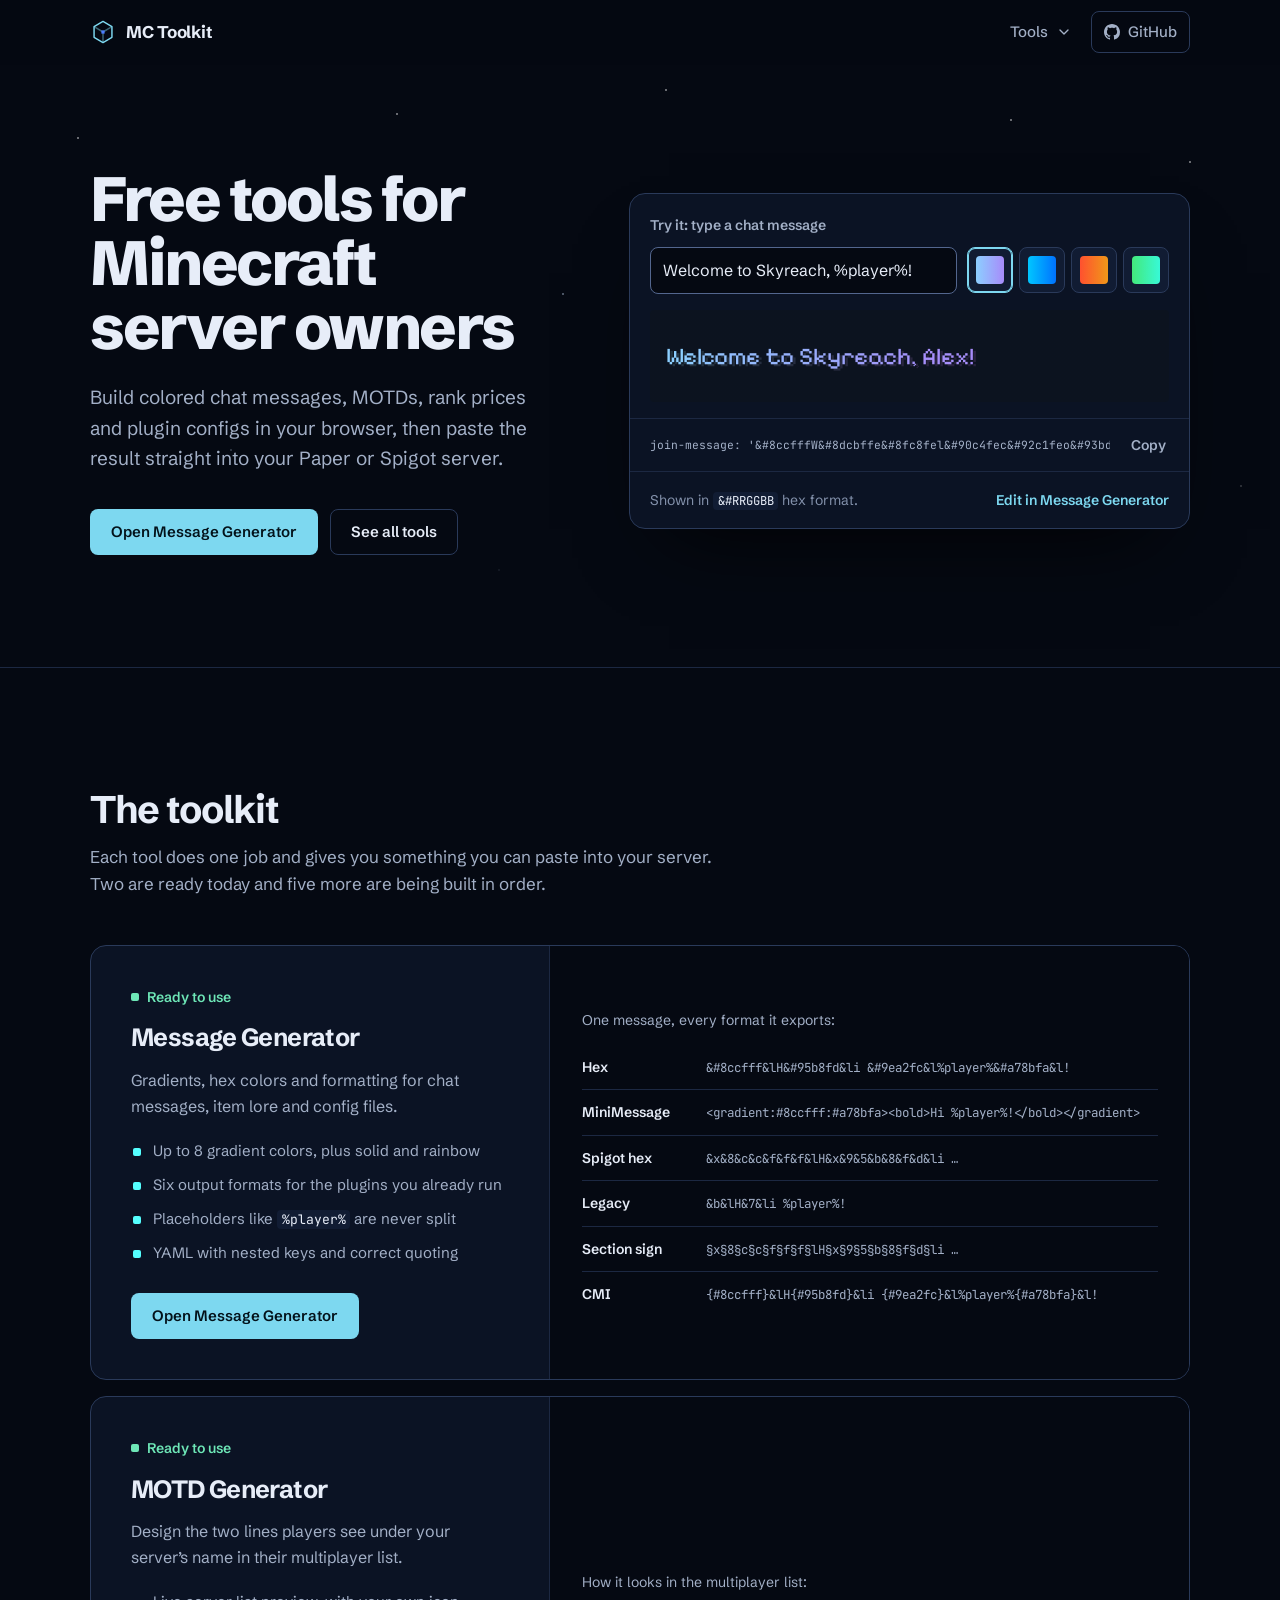
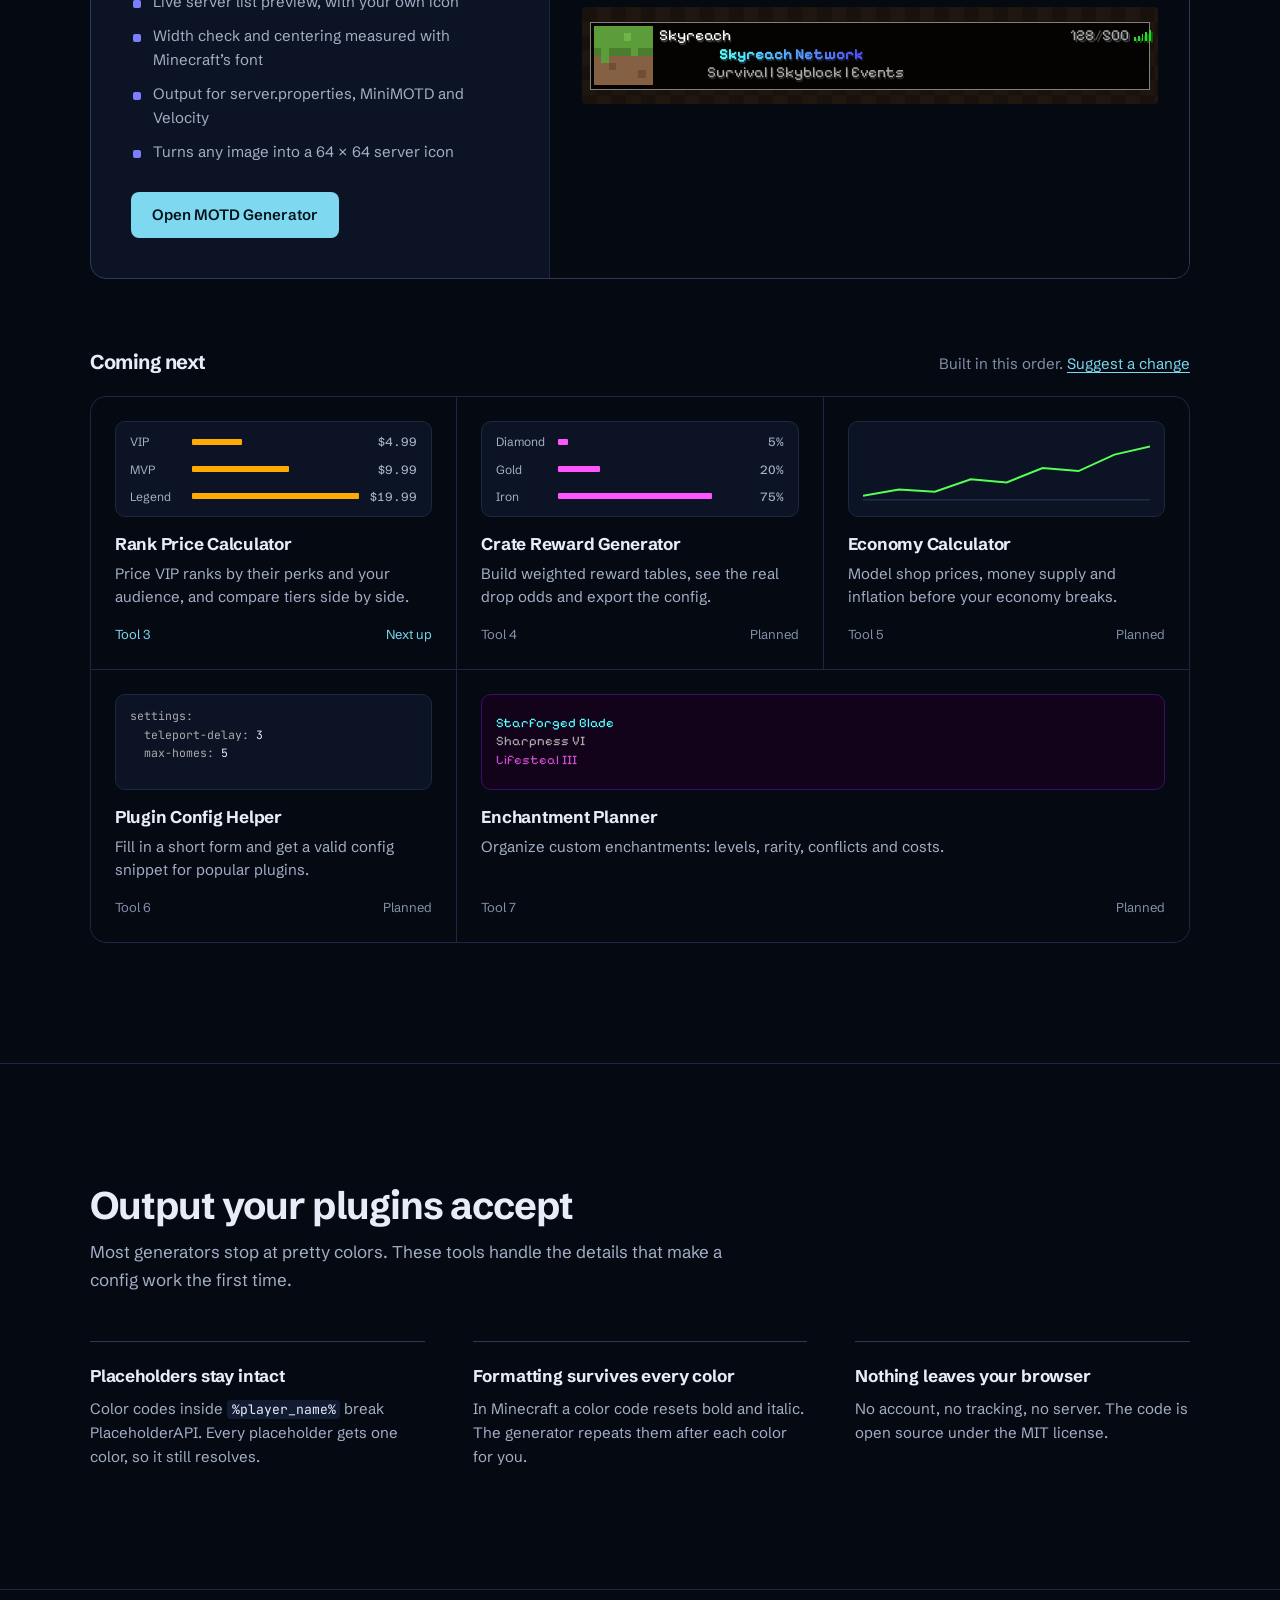
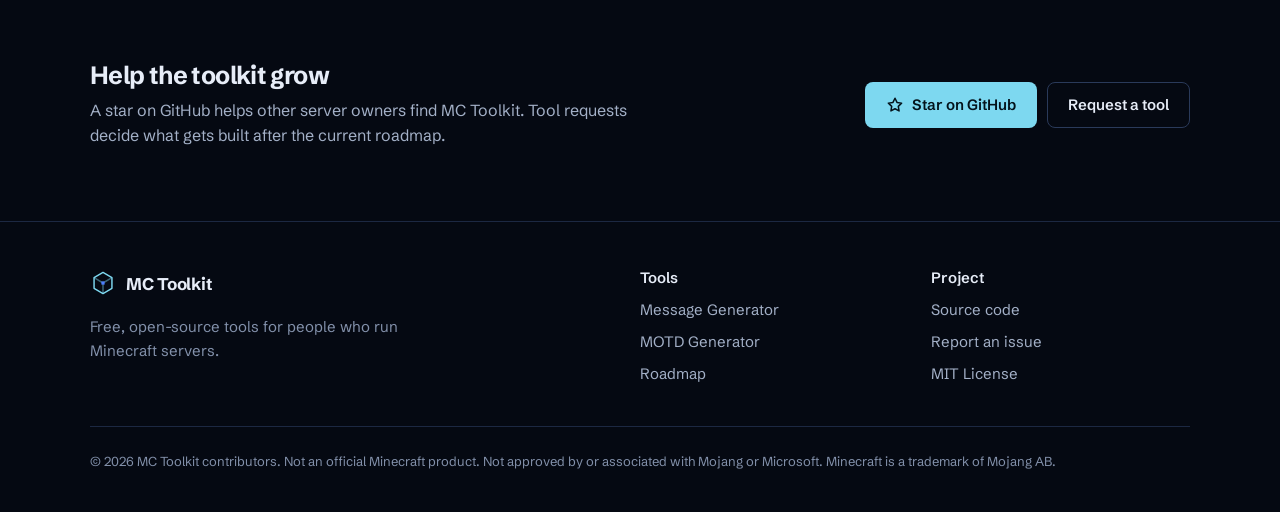
==== commit 962318ed: "Add MOTD Generator - Server list preview (icon, name, players, ping) that wraps and hides   text whe" ====
--- a/index.html
+++ b/index.html
@@ -58,7 +58,7 @@
           <div class="menu-panel" id="tools-menu" hidden>
             <ul class="menu-list">
               <li><a class="menu-link" href="tools/message-generator/" style="--dot: var(--id-aqua)"><span class="menu-dot"></span>Message Generator<span class="menu-status is-live">Live</span></a></li>
-              <li><span class="menu-link is-planned" style="--dot: var(--id-blue)"><span class="menu-dot"></span>MOTD Generator<span class="menu-status">Next</span></span></li>
+              <li><a class="menu-link" href="tools/motd-generator/" style="--dot: var(--id-blue)"><span class="menu-dot"></span>MOTD Generator<span class="menu-status is-live">Live</span></a></li>
               <li><span class="menu-link is-planned" style="--dot: var(--id-gold)"><span class="menu-dot"></span>Rank Price Calculator<span class="menu-status">Planned</span></span></li>
               <li><span class="menu-link is-planned" style="--dot: var(--id-pink)"><span class="menu-dot"></span>Crate Reward Generator<span class="menu-status">Planned</span></span></li>
               <li><span class="menu-link is-planned" style="--dot: var(--id-green)"><span class="menu-dot"></span>Economy Calculator<span class="menu-status">Planned</span></span></li>
@@ -124,7 +124,7 @@
       <div class="container">
         <div class="band-head">
           <h2 id="tools-title">The toolkit</h2>
-          <p>Each tool does one job and gives you something you can paste into your server. One is ready today and six more are being built in order.</p>
+          <p>Each tool does one job and gives you something you can paste into your server. Two are ready today and five more are being built in order.</p>
         </div>
 
         <article class="feature" aria-labelledby="feature-title">
@@ -153,22 +153,39 @@
           </div>
         </article>
 
+        <article class="feature" aria-labelledby="feature-motd-title" style="--id: var(--id-blue)">
+          <div class="feature-copy">
+            <span class="status">Ready to use</span>
+            <h3 id="feature-motd-title">MOTD Generator</h3>
+            <p>Design the two lines players see under your server’s name in their multiplayer list.</p>
+            <ul class="checks">
+              <li>Live server list preview, with your own icon</li>
+              <li>Width check and centering measured with Minecraft’s font</li>
+              <li>Output for server.properties, MiniMOTD and Velocity</li>
+              <li>Turns any image into a 64 × 64 server icon</li>
+            </ul>
+            <a class="btn btn-primary" href="tools/motd-generator/">Open MOTD Generator</a>
+          </div>
+          <div class="feature-spec">
+            <p class="spec-caption">How it looks in the multiplayer list:</p>
+            <div class="serverlist" aria-label="Example server list entry: Skyreach Network, Survival, Skyblock and Events" role="img">
+              <div class="sl-entry is-selected">
+                <img class="sl-icon" alt="" width="64" height="64" src="data:image/svg+xml,%3Csvg xmlns='http://www.w3.org/2000/svg' viewBox='0 0 8 8' shape-rendering='crispEdges'%3E%3Crect width='8' height='8' fill='%23866043'/%3E%3Crect width='8' height='3' fill='%235d9c3a'/%3E%3Crect y='3' width='8' height='1' fill='%234a7d2e'/%3E%3Crect x='1' y='3' width='1' height='2' fill='%235d9c3a'/%3E%3Crect x='5' y='3' width='1' height='1' fill='%235d9c3a'/%3E%3Crect x='2' y='5' width='1' height='1' fill='%23704e35'/%3E%3Crect x='6' y='6' width='1' height='1' fill='%23704e35'/%3E%3Crect x='4' y='1' width='1' height='1' fill='%2370b44a'/%3E%3C/svg%3E">
+                <div class="sl-body">
+                  <div class="sl-head"><span class="sl-name">Skyreach</span><span class="sl-status"><span>128<span class="slash">/</span>500</span><span class="sl-ping"><i></i><i></i><i></i><i></i><i></i></span></span></div>
+                  <div class="sl-motd" id="motd-specimen"><div class="mc-line"><span style="color:#55ffff">      Skyreach Network</span></div><div class="mc-line"><span style="color:#aaaaaa">  Survival | Skyblock | Events</span></div></div>
+                </div>
+              </div>
+            </div>
+          </div>
+        </article>
+
         <div class="roadmap-head">
           <h3>Coming next</h3>
           <p>Built in this order. <a href="https://github.com/smmezp/mc-toolkit/issues/new/choose" target="_blank" rel="noopener">Suggest a change</a></p>
         </div>
 
         <ol class="roadmap">
-          <li>
-            <div class="spec spec-motd" aria-hidden="true">
-              <span class="icon"></span>
-              <div><div class="name">Skyreach Network</div><div class="l1">Survival | Skyblock | Events</div><div class="l2">New season starts Friday</div></div>
-              <span class="ping">128/500</span>
-            </div>
-            <h4>MOTD Generator</h4>
-            <p>Design the two-line message players see in their server list, with a live preview.</p>
-            <div class="roadmap-meta is-next"><span>In progress</span></div>
-          </li>
           <li>
             <div class="spec spec-bars" style="--c: var(--id-gold)" aria-hidden="true">
               <div><span>VIP</span><i style="--w: 30%"></i><b>$4.99</b></div>
@@ -177,7 +194,7 @@
             </div>
             <h4>Rank Price Calculator</h4>
             <p>Price VIP ranks by their perks and your audience, and compare tiers side by side.</p>
-            <div class="roadmap-meta"><span>Planned</span></div>
+            <div class="roadmap-meta is-next"><span>Next up</span></div>
           </li>
           <li>
             <div class="spec spec-bars" style="--c: var(--id-pink)" aria-hidden="true">
@@ -282,6 +299,7 @@
           <h2>Tools</h2>
           <ul>
             <li><a href="tools/message-generator/">Message Generator</a></li>
+            <li><a href="tools/motd-generator/">MOTD Generator</a></li>
             <li><a href="#tools">Roadmap</a></li>
           </ul>
         </div>
--- a/css/main.css
+++ b/css/main.css
@@ -730,6 +730,10 @@
   }
 }
 
+.feature + .feature {
+  margin-top: 16px;
+}
+
 .feature-copy {
   display: flex;
   flex-direction: column;
@@ -785,7 +789,7 @@
   width: 8px;
   height: 8px;
   border-radius: 2px;
-  background: var(--id-aqua);
+  background: var(--id, var(--id-aqua));
 }
 
 .feature-copy .btn {
@@ -795,6 +799,9 @@
 
 .feature-spec {
   min-width: 0;
+  display: flex;
+  flex-direction: column;
+  justify-content: center;
   padding: clamp(20px, 3vw, 32px);
   border-top: 1px solid var(--rule);
   background: var(--night);
@@ -805,6 +812,16 @@
     border-top: 0;
     border-left: 1px solid var(--rule);
   }
+}
+
+/* The server list row scales to the card column, not the viewport. */
+.feature-spec {
+  container-type: inline-size;
+}
+
+.feature-spec .serverlist {
+  --gui: min(2px, calc((100cqi - 8px) / 309));
+  padding: calc(var(--gui) * 8) 0;
 }
 
 .spec-caption {
@@ -887,15 +904,19 @@
   border-radius: var(--r-frame);
   background: var(--rule);
   overflow: hidden;
-  counter-reset: build 1;
-}
-
-@media (min-width: 640px) {
+  counter-reset: build 2;
+}
+
+/* A last cell that would leave a hole in the grid spans the gap instead. */
+@media (min-width: 640px) and (max-width: 999px) {
   .roadmap { grid-template-columns: repeat(2, minmax(0, 1fr)); }
+  .roadmap > li:last-child:nth-child(odd) { grid-column: span 2; }
 }
 
 @media (min-width: 1000px) {
   .roadmap { grid-template-columns: repeat(3, minmax(0, 1fr)); }
+  .roadmap > li:last-child:nth-child(3n + 1) { grid-column: span 3; }
+  .roadmap > li:last-child:nth-child(3n + 2) { grid-column: span 2; }
 }
 
 .roadmap > li {
@@ -1272,6 +1293,119 @@
 }
 
 /* ==================================================================== */
+/* 13b. Server list row (MOTD preview, shared)                          */
+/* One GUI pixel = var(--gui). 2px on desktop, scaled down to fit phones.*/
+/* ==================================================================== */
+
+.serverlist {
+  --gui: min(2px, calc((100vw - 64px) / 310));
+  display: grid;
+  justify-content: center;
+  gap: calc(var(--gui) * 4);
+  padding: calc(var(--gui) * 10) calc(var(--gui) * 4);
+  border-radius: 4px;
+  overflow: hidden;
+  /* Darkened dirt, the classic menu background */
+  background:
+    linear-gradient(rgba(0, 0, 0, 0.72), rgba(0, 0, 0, 0.72)),
+    conic-gradient(#6b4f36 25%, #5a412c 0 50%, #6b4f36 0 75%, #5a412c 0) 0 0 / calc(var(--gui) * 16) calc(var(--gui) * 16);
+  font-family: var(--font-pixel);
+  color: #fff;
+}
+
+.sl-entry {
+  display: grid;
+  grid-template-columns: calc(var(--gui) * 32) calc(var(--gui) * 268);
+  column-gap: calc(var(--gui) * 3);
+  width: calc(var(--gui) * 305);
+  padding: calc(var(--gui) * 2);
+  border: var(--gui) solid transparent;
+  font-size: calc(var(--gui) * 8.4);
+  line-height: calc(var(--gui) * 10);
+}
+
+.sl-entry.is-selected {
+  border-color: #808080;
+  background: rgba(0, 0, 0, 0.85);
+}
+
+.sl-entry.is-dim {
+  opacity: 0.45;
+}
+
+.sl-icon {
+  width: calc(var(--gui) * 32);
+  height: calc(var(--gui) * 32);
+  image-rendering: pixelated;
+}
+
+.sl-body {
+  min-width: 0;
+}
+
+.sl-head {
+  display: flex;
+  justify-content: space-between;
+  gap: calc(var(--gui) * 4);
+  white-space: nowrap;
+}
+
+.sl-name {
+  min-width: 0;
+  overflow: hidden;
+  text-overflow: clip;
+}
+
+.sl-status {
+  display: flex;
+  align-items: flex-start;
+  gap: calc(var(--gui) * 3);
+  color: #aaaaaa;
+}
+
+.sl-status .slash {
+  color: #555555;
+}
+
+.sl-ping {
+  display: flex;
+  align-items: flex-end;
+  gap: var(--gui);
+  height: calc(var(--gui) * 7);
+  margin-top: var(--gui);
+}
+
+.sl-ping i {
+  width: var(--gui);
+  background: #2bd92b;
+  box-shadow: var(--gui) var(--gui) 0 #0b5e0b;
+}
+
+.sl-ping i:nth-child(1) { height: calc(var(--gui) * 2); }
+.sl-ping i:nth-child(2) { height: calc(var(--gui) * 3); }
+.sl-ping i:nth-child(3) { height: calc(var(--gui) * 4); }
+.sl-ping i:nth-child(4) { height: calc(var(--gui) * 5); }
+.sl-ping i:nth-child(5) { height: calc(var(--gui) * 6); }
+
+.sl-motd {
+  min-height: calc(var(--gui) * 20);
+  white-space: pre;
+}
+
+.sl-motd .mc-line {
+  height: calc(var(--gui) * 10);
+}
+
+.sl-motd span,
+.sl-head span {
+  text-shadow: var(--gui) var(--gui) 0 var(--mc-shadow, #3f3f3f);
+}
+
+.sl-motd .mc-bold {
+  font-weight: 700;
+}
+
+/* ==================================================================== */
 /* 14. Motion: one load sequence in the hero, nothing else autoplays     */
 /* ==================================================================== */
 
